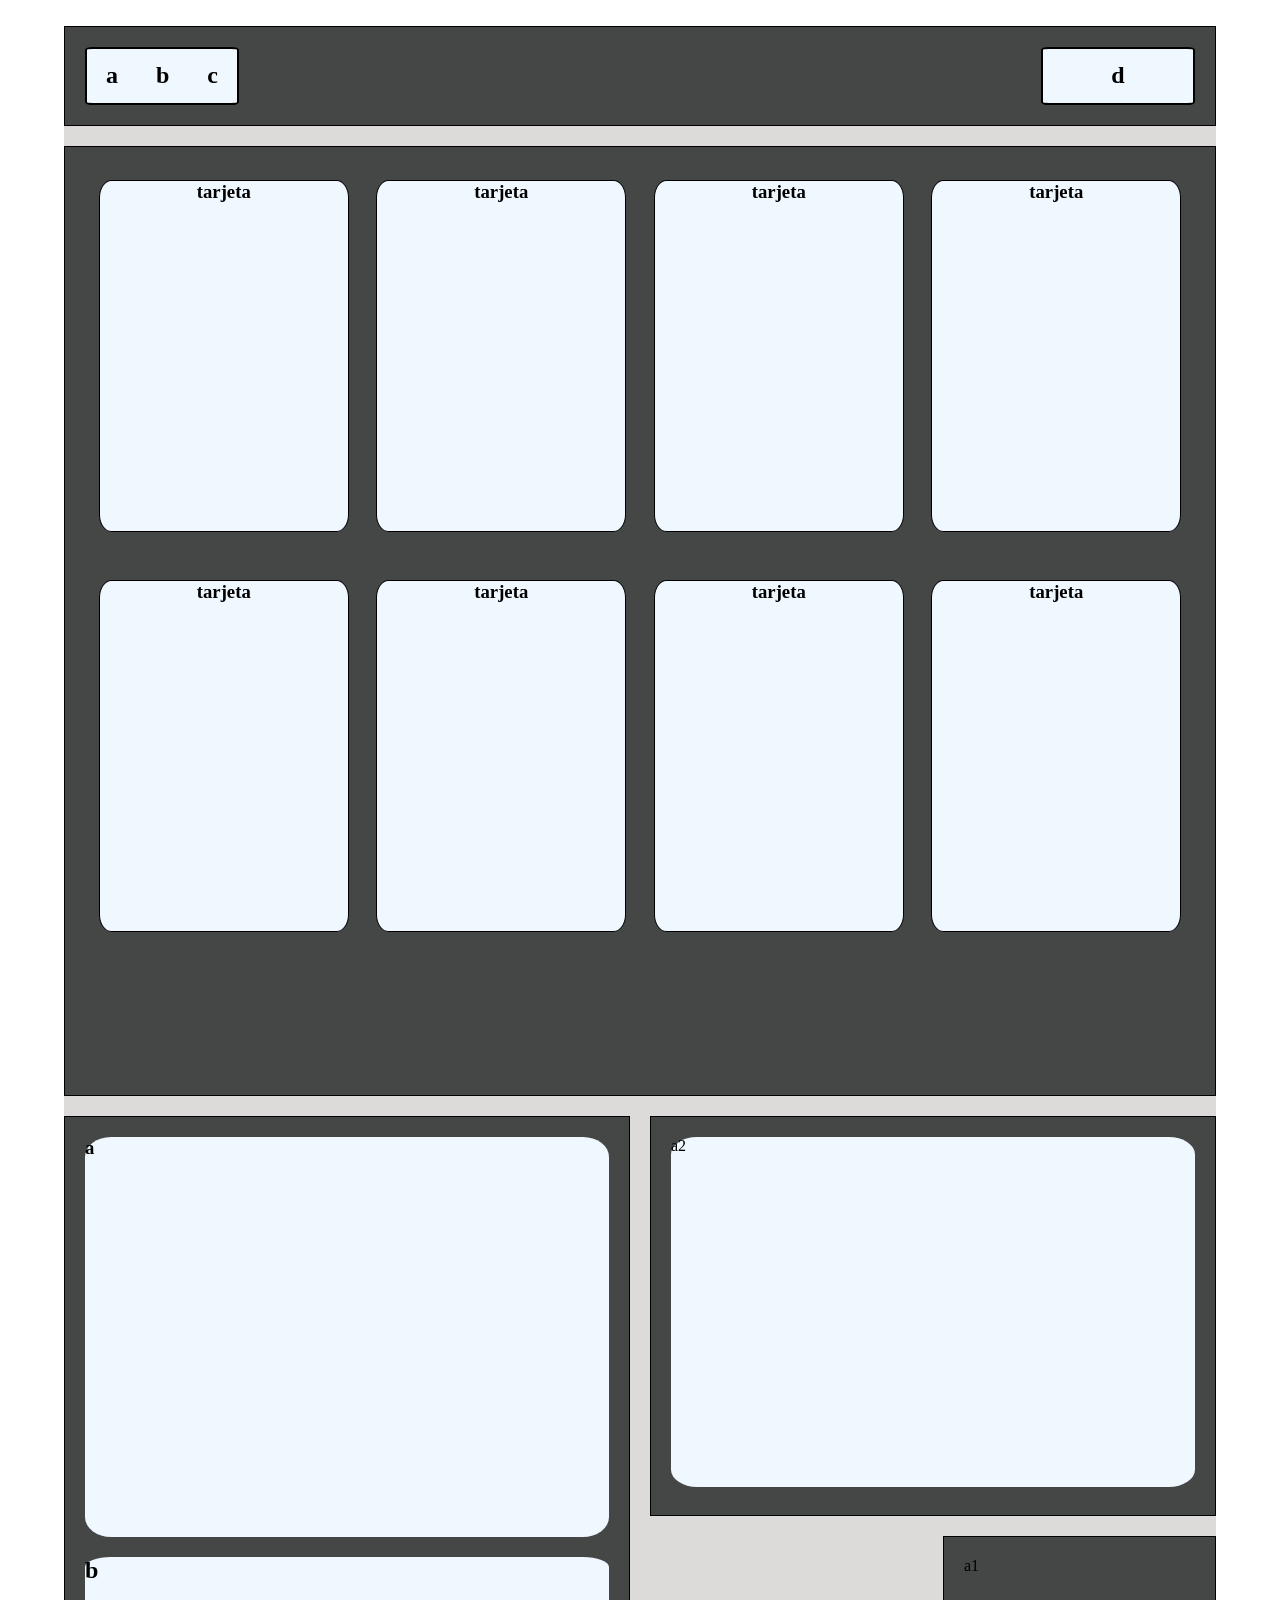
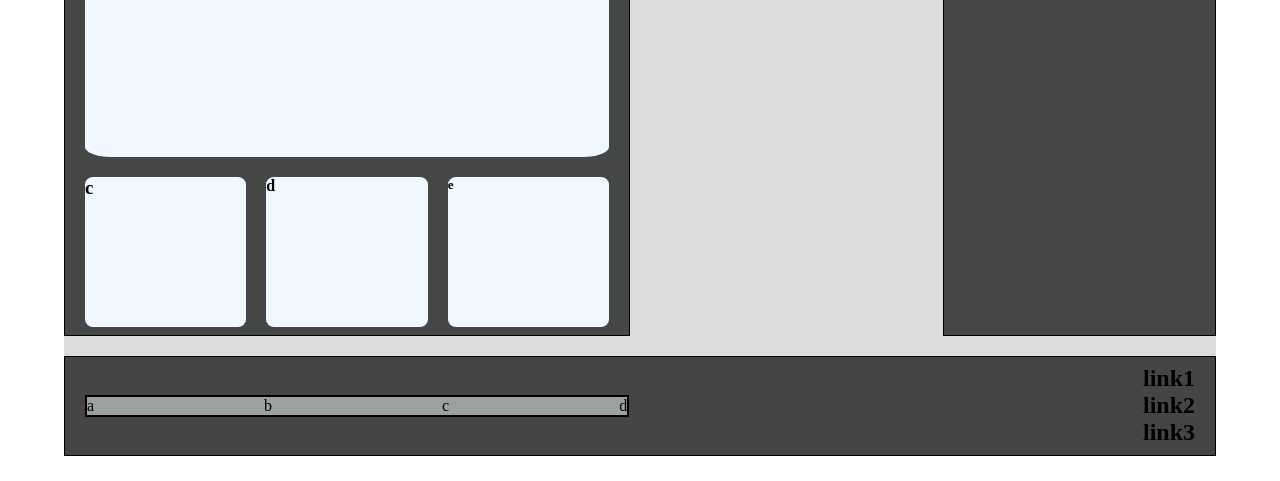
==== index.html @ 13925771 "Add files via upload" ====
<!DOCTYPE html>
<html lang="en">
<head>
    <meta charset="UTF-8">
    <meta name="viewport" content="width=device-width, initial-scale=1.0">
    <link rel="stylesheet" href="estilos.css">
    <title>Document</title>
</head>
<body>
    
    <div class="contenedor">
        
        <section class="seccion1">
            <div class="seccion1-1">
                <h1>a</h1>
                <h1>b</h1>
                <h1>c</h1>
                
            </div>
            <div class="seccion1-1">
                <h1>d</h1>
            </div>

        </section>
        
        <section class="seccion2">
            <article class="seccion2-1">
                <div>
                    <h1>tarjeta</h1>
                </div>
                <div>
                    <h1>tarjeta</h1>
                </div>
                <div>
                    <h1>tarjeta</h1>
                </div>
                <div>
                    <h1>tarjeta</h1>
                </div>
                <div>
                    <h1>tarjeta</h1>
                </div>
                <div>
                    <h1>tarjeta</h1>
                </div>
                <div>
                    <h1>tarjeta</h1>
                </div>
                <div>
                    <h1>tarjeta</h1>
                </div>
                
                
            </article>

        </section>

        <section class="seccion3">
            <article class="seccion3-1">
                <div class="a">
                    <h1>a</h1>
                </div>
                <div class="b">
                    <h2>b</h2>
                </div>
                <div class="c">
                    <h3>c</h3>
                </div>
                <div class="c">
                    <h4>d</h4>
                </div>
                <div class="c">
                    <h5>e</h5>
                </div>

            </article>

        </section>

        <section class="seccion4">
            <div>a1</div>

        </section>

        <section class="seccion5">
            <div class="seccion5-1">a2</div>

        </section>

        <section class="seccion6">
            <div class="seccion6-1">
                <div>a</div>
                <div>b</div>
                <div>c</div>
                <div>d</div>
            </div>
            <div class="seccion6-2">
                <h1>link1</h1>
                <h1>link2</h1>
                <h1>link3</h1>
            </div>

        </section>

    </div>
    
    
</body>
</html>
---- estilos.css ----
*{
    margin: 0%;
    padding: 0%;
}

body{
    background-color: white(114, 113, 113);
}

.contenedor{
    background-color: rgb(221, 218, 218);
    width: 90%;
    margin: 1.6em auto;

    display: grid;
    
    
    grid-template-columns: repeat(4, 1fr);
    grid-template-rows: 100px 950px 400px 400px 100px;
    row-gap: 20px;
    column-gap: 20px;
    
    
    
}

.contenedor > .seccion1,
.contenedor > .seccion2,
.contenedor > .seccion3,
.contenedor > .seccion4,
.contenedor > .seccion5,
.contenedor > .seccion6,
.contenedor > div {
    
    padding: 20px;
    border: 1px solid black;
} 

.contenedor .seccion1{
    background-color: rgb(69, 71, 71);

    grid-column: 1/5;
    height: 100px-gap;
    display: flex;
    justify-content: space-between;
    
    
}
.contenedor .seccion1 .seccion1-1{
    background-color: aliceblue;
    width: 150px;
    display: flex;
    justify-content: space-around;
    align-items: center;
    border: 2px solid black;
    border-radius: 5%;
    
    

}



.contenedor .seccion2{
    background-color: rgb(69, 71, 71);

    grid-column: 1/5;
    grid-row: span 1;
    height: 950px - gap;
    
    
    
    
}

.seccion2-1{
    
    display: grid;
    grid-template-columns: repeat(4,1fr);
    grid-template-rows: repeat(2,1fr);
    row-gap: 20px;
    
    
    
    
}
 .seccion2-1 >div{
    border: 1px solid black;
    background-color: aliceblue;
    margin: 5%;
    grid-row: span;
    text-align: center;
    height: 350px;
    border-radius: 5%;


 }




.contenedor .seccion3{
    background-color: rgb(69, 71, 71);
    
    grid-column: span 2;
    grid-row: span 2;
    height: 800px-gap;
    
}

.seccion3 .seccion3-1{
    background-color: rgb(69, 71, 71);
    display: grid;
    grid-template-columns: repeat(3, 1fr);
    grid-template-rows: 400px 200px 150px;
    column-gap: 20px;
    row-gap: 20px;
    
    
}

.seccion3-1 .a{
    background-color: aliceblue;
    grid-column: span 3;
    border-radius: 5%;
}
.seccion3-1 .b{
    background-color: aliceblue;
    grid-column: span 3;
    grid-row: 2/3;
    border-radius: 5%;
}
.seccion3-1 .c{
    background-color: aliceblue;
    grid-column: span 1;
    grid-row: 3/4;
    
    border-radius: 5%;
}



.contenedor .seccion4{
    background-color: rgb(69, 71, 71);
    
    grid-column: 4/5;
    grid-row: 4/5;
    height: 400px-gap;
    
    
}


.contenedor .seccion5{
    background-color: rgb(69, 71, 71);
    
    grid-column: 3/5;
    grid-row: 3/4;
    
    
}
.seccion5 .seccion5-1{
    background-color: aliceblue;
    border-radius: 5%;
    height: 350px;
}

.seccion6{
    background-color: rgb(71, 68, 68);
    grid-column: 1/5;

    display: flex;
    grid-template-columns: 50% 50%;
    justify-content: space-between;
    align-items: center;
    
    
}

.seccion6 .seccion6-1{
    background-color: rgb(156, 160, 160);
    
    display: flex;
    justify-content: space-around;
    column-gap:  170px;
    border: 2px solid black;

}
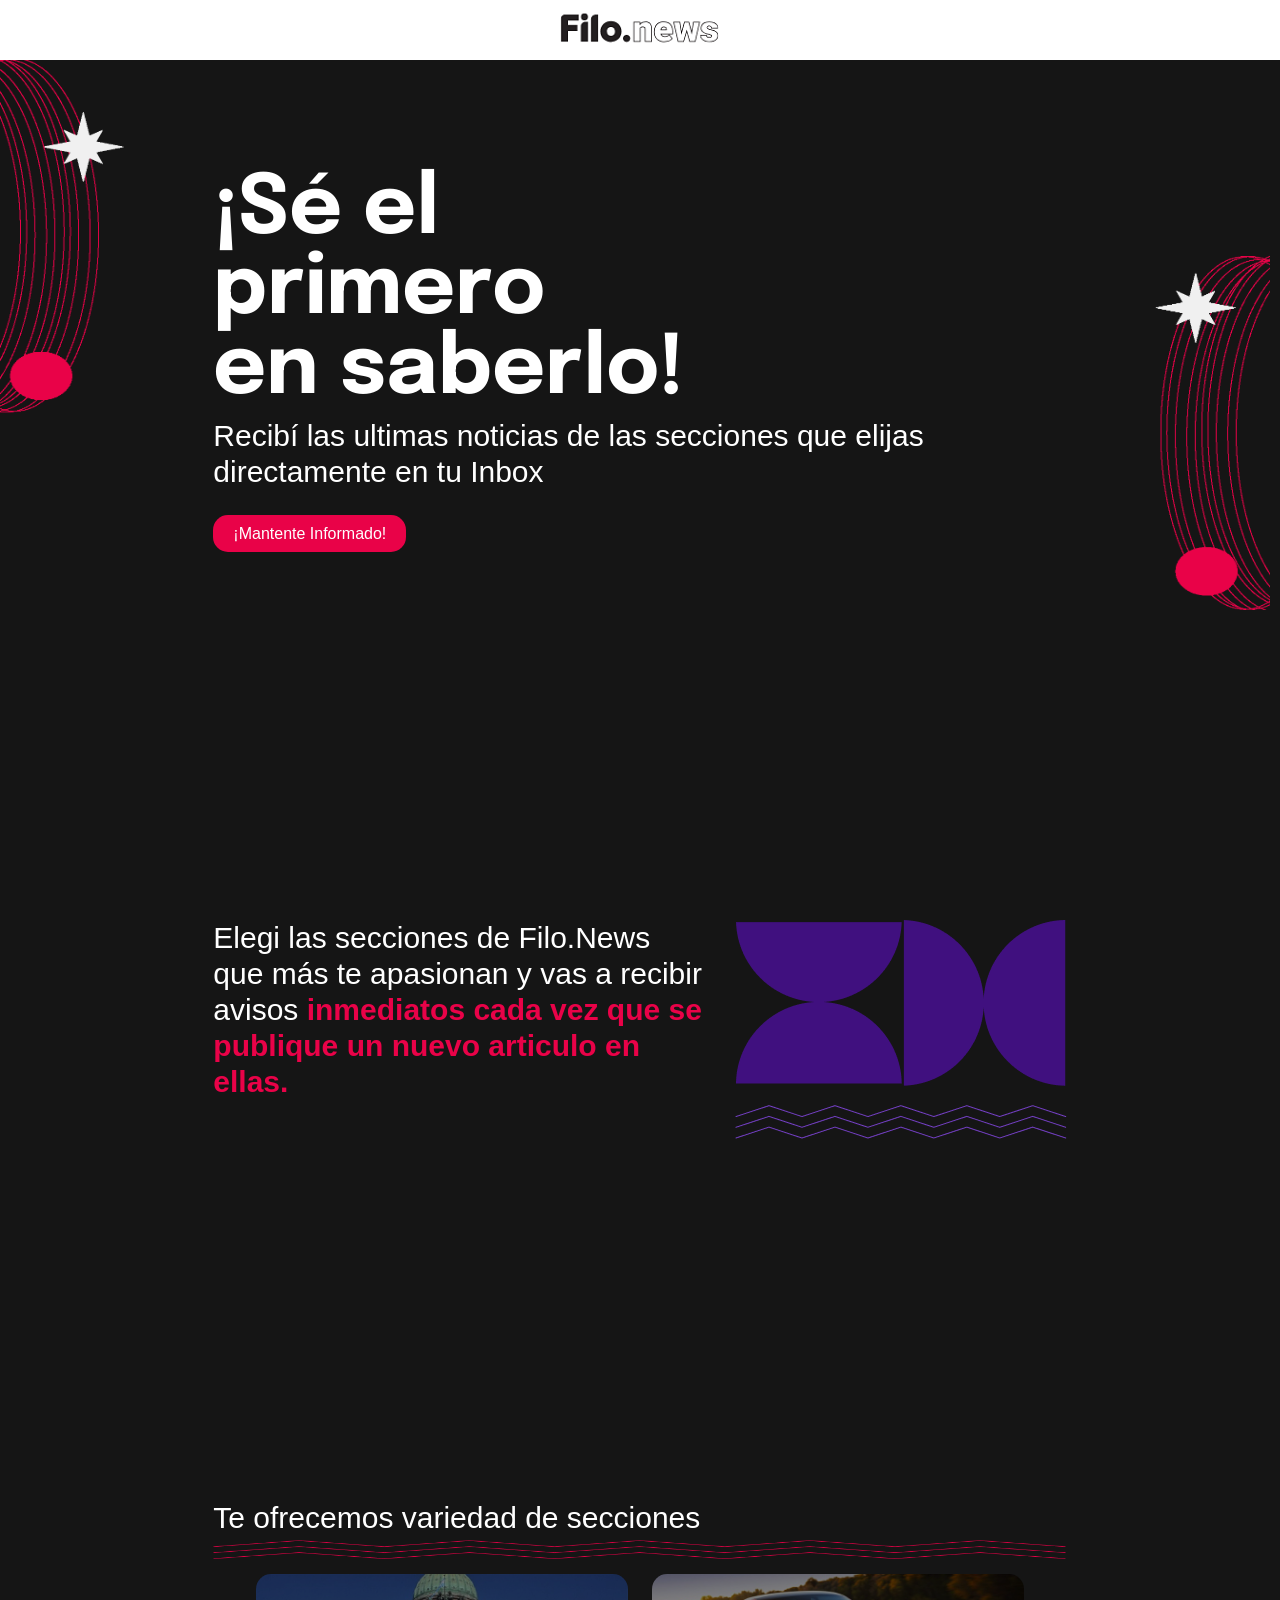
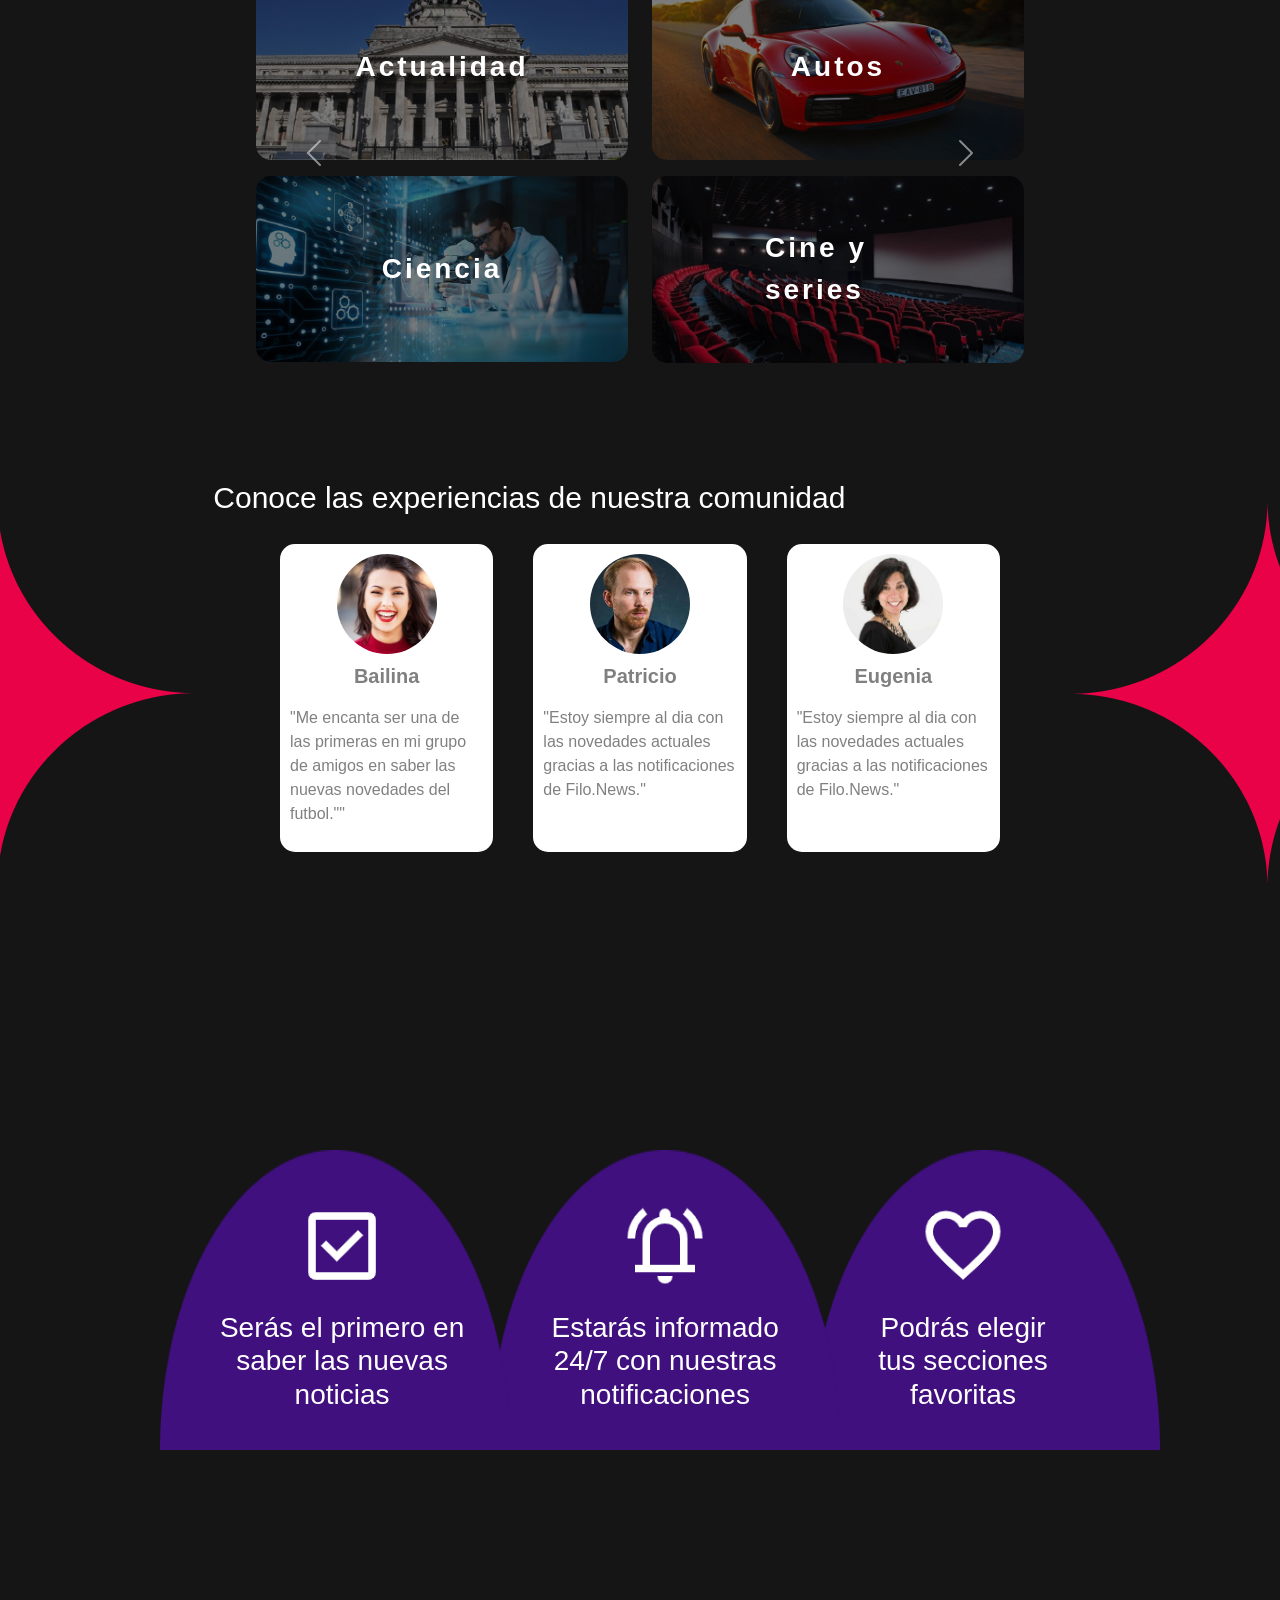
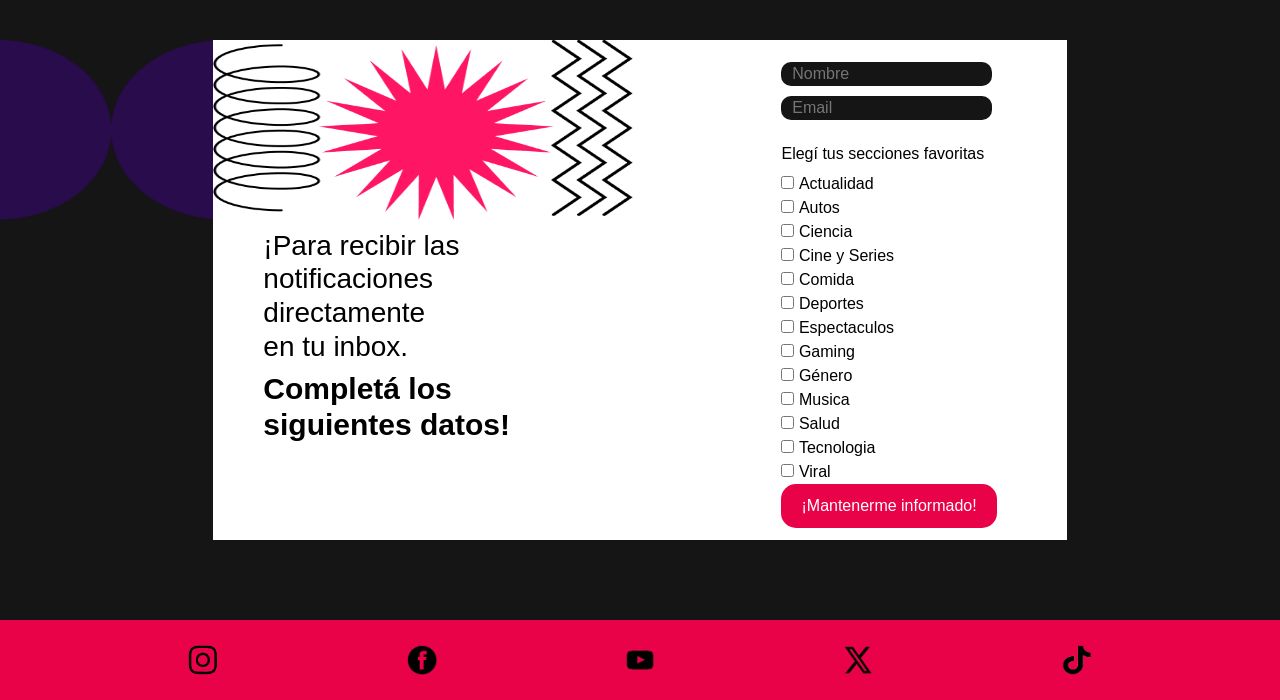
==== commit e7b08a02: "Add files via upload" ====
--- a/index.html
+++ b/index.html
@@ -3,107 +3,319 @@
 <head>
     <meta charset="UTF-8">
     <meta name="viewport" content="width=device-width, initial-scale=1.0">
+    <title>FiloNews</title>
+    <link href="https://cdn.jsdelivr.net/npm/bootstrap@5.3.3/dist/css/bootstrap.min.css" rel="stylesheet" integrity="sha384-QWTKZyjpPEjISv5WaRU9OFeRpok6YctnYmDr5pNlyT2bRjXh0JMhjY6hW+ALEwIH" crossorigin="anonymous">
     <link rel="stylesheet" href="estilos.css">
-    <title>Document</title>
-</head>
-<body>
-    
-    <div class="contenedor">
-        
-        <section class="seccion1">
-            <div class="seccion1-1">
-                <h1>a</h1>
-                <h1>b</h1>
-                <h1>c</h1>
-                
-            </div>
-            <div class="seccion1-1">
-                <h1>d</h1>
-            </div>
-
-        </section>
-        
-        <section class="seccion2">
-            <article class="seccion2-1">
-                <div>
-                    <h1>tarjeta</h1>
-                </div>
-                <div>
-                    <h1>tarjeta</h1>
-                </div>
-                <div>
-                    <h1>tarjeta</h1>
-                </div>
-                <div>
-                    <h1>tarjeta</h1>
-                </div>
-                <div>
-                    <h1>tarjeta</h1>
-                </div>
-                <div>
-                    <h1>tarjeta</h1>
-                </div>
-                <div>
-                    <h1>tarjeta</h1>
-                </div>
-                <div>
-                    <h1>tarjeta</h1>
-                </div>
-                
-                
-            </article>
-
-        </section>
-
-        <section class="seccion3">
-            <article class="seccion3-1">
-                <div class="a">
-                    <h1>a</h1>
-                </div>
-                <div class="b">
-                    <h2>b</h2>
-                </div>
-                <div class="c">
-                    <h3>c</h3>
-                </div>
-                <div class="c">
-                    <h4>d</h4>
-                </div>
-                <div class="c">
-                    <h5>e</h5>
-                </div>
-
-            </article>
-
-        </section>
-
-        <section class="seccion4">
-            <div>a1</div>
-
-        </section>
-
-        <section class="seccion5">
-            <div class="seccion5-1">a2</div>
-
-        </section>
-
-        <section class="seccion6">
-            <div class="seccion6-1">
-                <div>a</div>
-                <div>b</div>
-                <div>c</div>
-                <div>d</div>
-            </div>
-            <div class="seccion6-2">
-                <h1>link1</h1>
-                <h1>link2</h1>
-                <h1>link3</h1>
-            </div>
-
-        </section>
-
-    </div>
+
+    <link rel="preconnect" href="https://fonts.googleapis.com">
+    <link rel="preconnect" href="https://fonts.gstatic.com" crossorigin>
+    <link href="https://fonts.googleapis.com/css2?family=Epilogue:ital,wght@0,100..900;1,100..900&display=swap" rel="stylesheet">
+
+
+
+
+
     
     
+</head>
+
+
+<body>
+
+  
+
+    <div class="contenido" id="fondo">
+        <header class="header">
+            <img src="img/filologo.png" alt="">
+        </header>
+
+        
+
+
+        <section class="titulo">
+          
+          
+            <div >
+                <h1>¡Sé el<br> primero<br> en saberlo!</h1>
+                <h2>Recibí las ultimas noticias de las secciones que elijas<br> directamente en tu Inbox</h2>
+                <br>
+                
+                <a class="button" href="#form">¡Mantente Informado!</a>
+            </div>
+            
+        </section>
+
+
+        <section class="beneficions">
+            <div>
+                <h2>Elegi las secciones de Filo.News que más te apasionan y vas a recibir avisos <span class="destacado">inmediatos cada vez que se publique un nuevo articulo en ellas.</span> </h2>
+            </div>
+            <div>
+                <img src="img/beneficios.png" alt="">   
+            </div>
+        </section>
+
+
+        <section class="secciones">
+            
+            <article id="decoracion-secciones">
+                <h2>Te ofrecemos variedad de secciones</h2>
+                <div id="multi-item-carousel" class="carousel slide" data-bs-ride="carousel">
+                  <div class="carousel-inner">
+                      <div class="carousel-item active">
+                          <div class="row">
+                              <div class="col-sm-6">
+                                <div class="posicion">
+                                  <img src="img/actualidad.jpg" class="img-fluid" alt="Imagen 1">
+                                  <div class="texto-secciones">Actualidad</div>
+                                </div>
+                              </div>
+                              <div class="col-sm-6">
+                                <div class="posicion">
+                                  <img src="img/autos.jpg" class="img-fluid" alt="Imagen 2">
+                                  <div class="texto-secciones">Autos</div>
+                                </div>
+                              </div>
+                          </div>
+                          <div class="row mt-3">
+                              <div class="col-sm-6">
+                                <div class="posicion">
+                                  <img src="img/ciencia.jpeg" class="img-fluid" alt="Imagen 3">
+                                  <div class="texto-secciones">Ciencia</div>
+                                </div>
+                              </div>
+                              <div class="col-sm-6">
+                                <div class="posicion">
+                                  <img src="img/cine.jpg" class="img-fluid" alt="Imagen 4">
+                                  <div class="texto-secciones">Cine y series</div>
+                                </div>
+                              </div>
+                          </div>
+                      </div>
+                      <div class="carousel-item">
+                        <div class="row">
+                            <div class="col-sm-6">
+                              <div class="posicion">
+                                <img src="img/comida.jpg" class="img-fluid" alt="Imagen 15">
+                                <div class="texto-secciones">Comida</div>
+                              </div>
+                            </div>
+                            <div class="col-sm-6">
+                              <div class="posicion">
+                                <img src="img/deportes.jpg" class="img-fluid" alt="Imagen 6">
+                                <div class="texto-secciones">Deportes</div>
+                              </div>
+                            </div>
+                        </div>
+                        <div class="row mt-3">
+                            <div class="col-sm-6">
+                              <div class="posicion">
+                                <img src="img/espectaculos.jpg" class="img-fluid" alt="Imagen 7">
+                                <div class="texto-secciones">Espectaculos</div>
+                              </div>
+                            </div>
+                            <div class="col-sm-6">
+                              <div class="posicion">
+                                <img src="img/gaming.jpg" class="img-fluid" alt="Imagen 8">
+                                <div class="texto-secciones">Gaming</div>
+                              </div>
+                            </div>
+                        </div>
+                    </div>
+                    <div class="carousel-item">
+                      <div class="row">
+                          <div class="col-sm-6">
+                            <div class="posicion">
+                              <img src="img/genero.jpg" class="img-fluid" alt="Imagen 1">
+                              <div class="texto-secciones">Género</div>
+                            </div>
+                          </div>
+                          <div class="col-sm-6">
+                            <div class="posicion">
+                              <img src="img/musica.jpg" class="img-fluid" alt="Imagen 2">
+                              <div class="texto-secciones">Musica</div>
+                            </div>
+                          </div>
+                      </div>
+                      <div class="row mt-3">
+                          <div class="col-sm-6">
+                            <div class="posicion">
+                              <img src="img/salud.jpg" class="img-fluid" alt="Imagen 3">
+                              <div class="texto-secciones">Salud</div>
+                            </div>
+                          </div>
+                          <div class="col-sm-6">
+                            <div class="posicion">
+                              <img src="img/tecnologia.jpeg" class="img-fluid" alt="Imagen 4">
+                              <div class="texto-secciones">Tecnologia</div>
+                            </div>
+                          </div>
+                      </div>
+                      
+                  </div>
+                  <div class="carousel-item ">
+                    <div class="row">
+                        <div class="col-sm-12">
+                          <div class="posicion">
+                            <img src="img/viral.jpg" class="img-fluid" alt="Imagen 1">
+                            <div class="texto-secciones" id="viral">Viral</div>
+                          </div>
+                        </div>
+                        
+                    </div>
+                    
+                    
+                    
+                </div>
+                      <!-- Añade más elementos de carrusel según sea necesario -->
+                  </div>
+                  <button class="carousel-control-prev" type="button" data-bs-target="#multi-item-carousel" data-bs-slide="prev">
+                      <span class="carousel-control-prev-icon" aria-hidden="true"></span>
+                      <span class="visually-hidden">Previous</span>
+                  </button>
+                  <button class="carousel-control-next" type="button" data-bs-target="#multi-item-carousel" data-bs-slide="next">
+                      <span class="carousel-control-next-icon" aria-hidden="true"></span>
+                      <span class="visually-hidden">Next</span>
+                  </button>
+              </div>
+            </article>
+            
+        </section>
+
+
+        <section class="calificaciones">
+            <article>
+                <div><h2>Conoce las experiencias de nuestra comunidad</h2></div>
+                <div class="contenedor-tarjetas">
+                  
+                  <div class="tarjeta">
+                    <img src="img/bailina.jpg" alt="">
+                    <h5>Bailina</h5>
+                    <p>"Me encanta ser una 
+                      de las primeras en mi grupo de amigos en saber las nuevas novedades del futbol."" </p>
+                  </div>
+                  <div class="tarjeta">
+                    <img src="img/patricio.jpeg" alt="">
+                    <h5>Patricio</h5>
+                    <p>"Estoy siempre al dia con las novedades actuales gracias a las notificaciones de Filo.News."</p>
+                  </div>
+                  <div class="tarjeta">
+                    <img src="img/eugenia.jpg" alt="">
+                    <h5>Eugenia</h5>
+                    <p>"Estoy siempre al dia con las novedades actuales gracias a las notificaciones de Filo.News."</p>
+                  </div>
+                 
+                </div>
+            </article>
+        </section>
+
+
+        <section class="bullets">
+            <div>
+                <img src="img/check.png" alt="">
+                <h3>Serás el primero en saber las nuevas noticias</h3>
+            </div>
+            <div>
+                <img src="img/campana.png" alt="">
+                <h3>Estarás informado 24/7 con nuestras notificaciones</h3>
+                
+            </div>
+            <div>
+                <img src="img/favorito.png" alt="">
+                
+                <h3>Podrás elegir tus secciones favoritas </h3>
+                
+            </div>
+        </section>
+
+
+        <section class="formulario" id="form">
+            
+           <div>
+                <h3>¡Para recibir las<br> notificaciones<br> directamente<br> en tu inbox.</h3>
+                <h2>Completá los<br> siguientes datos!</h2>
+           </div>
+           
+           
+           
+            <div>
+                <form id="formulario">
+                    
+                    <input type="text" name="Nombre" id="nombre" placeholder="Nombre" required>
+                    <br>
+                    
+                    <!-- <label for="Emal">Email!e</label> -->
+                    <input type="text" name="Email" id="email" placeholder="Email" required>
+                    <br>
+                    <br>
+                    <h6>Elegí tus secciones favoritas </h6>
+                    <input type="checkbox" name="actualidad" id="actualidad" placeholder="correo">
+                    <label for="Emal">Actualidad</label>
+                    <br>
+                    <input type="checkbox" name="autos" id="autos" placeholder="correo">
+                    <label for="Emal">Autos</label>
+                    <br>
+                    <input type="checkbox" name="ciencia" id="ciencia" placeholder="correo">
+                    <label for="Emal">Ciencia</label>
+                    <br>
+                    <input type="checkbox" name="cine" id="cineyseries" placeholder="correo">
+                    <label for="Emal">Cine y Series</label>
+                    <br>
+                    <input type="checkbox" name="comida" id="comida" placeholder="correo">
+                    <label for="Emal">Comida</label>
+                    <br>
+                    <input type="checkbox" name="deportes" id="deportes" placeholder="correo">
+                    <label for="Emal">Deportes</label>
+                    <br>
+                    <input type="checkbox" name="espectaculos" id="espectaculos" placeholder="correo">
+                    <label for="Emal">Espectaculos</label>
+                    <br>
+                    <input type="checkbox" name="gaming" id="gaming" placeholder="correo">
+                    <label for="Emal">Gaming</label>
+                    <br>
+                    <input type="checkbox" name="genero" id="genero" placeholder="correo">
+                    <label for="Emal">Género</label>
+                    <br>
+                    <input type="checkbox" name="musica" id="musica" placeholder="correo">
+                    <label for="Emal">Musica</label>
+                    <br>
+                    <input type="checkbox" name="salud" id="salud" placeholder="correo">
+                    <label for="Emal">Salud</label>
+                    <br>
+                    <input type="checkbox" name="tecnologia" id="tecnologia" placeholder="correo">
+                    <label for="Emal">Tecnologia</label>
+                    <br>
+                    <input type="checkbox" name="viral" id="viral" placeholder="correo">
+                    <label for="Emal">Viral</label>
+                    <br>
+                    
+                    
+                    <input type="submit" id="boton" value="¡Mantenerme informado!" class="button">
+                    
+                    
+                </form>
+                <section class="feedback oculto" id="feedback">
+                  <p>gracias <span id="nombre.placeholder">NOMBR</span> tu mensaje fue enviado a <span id="email.placeholder">CORREO</span> recibiras noticias de las siguientes secciones: <span id="secciones.placeholder"></span></p>
+                </section>
+            </div>
+        </section>
+        
+
+
+
+         <footer class="footer">
+            <div> <a href="https://www.instagram.com/filonewsok/" target="_blank"><img src="img/instagram.png" alt="" ></a></div>
+            <div><a href="https://www.facebook.com/filonews/" target="_blank"><img src="img/facebook.png" alt=""></a></div>
+            <div> <a href="https://www.youtube.com/@FiloNews" target="_blank"><img src="img/youtube.png" alt=""></a></div>
+            <div> <a href="https://x.com/filonewsOK" target="_blank"><img src="img/x.png" alt=""></a></div>
+            <div> <a href="https://www.tiktok.com/@filonews" target="_blank"><img src="img/tiktok.png" alt=""></a></div>
+        </footer> 
+        
+
+
+    </div>
+
+    <script src="https://cdn.jsdelivr.net/npm/bootstrap@5.3.3/dist/js/bootstrap.bundle.min.js" integrity="sha384-YvpcrYf0tY3lHB60NNkmXc5s9fDVZLESaAA55NDzOxhy9GkcIdslK1eN7N6jIeHz" crossorigin="anonymous"></script>
+    <script src="./script.js"></script>
 </body>
 </html>
--- a/estilos.css
+++ b/estilos.css
@@ -1,189 +1,418 @@
 *{
-    margin: 0%;
+    box-sizing: border-box;
+    margin: 0;
+    padding: 0;
+    
+}
+/* font titulos */
+@import url('https://fonts.googleapis.com/css2?family=Epilogue:ital,wght@0,100..900;1,100..900&display=swap');
+/* font cuerpo */
+@import url('https://fonts.googleapis.com/css2?family=Inter:wght@100..900&display=swap');
+
+
+html{
+    scroll-behavior: smooth;
+}
+
+
+body{
+
+    background-color: yellow;
+    font-size: 16px;
+  font-family: "Inter", sans-serif;
+  font-optical-sizing: auto;
+  font-weight: 100;
+  font-style: normal;
+  font-variation-settings:
+    "slnt" 0;
+
+    color: white;
+
+    
+
+}
+h1{
+    font-size: 82px;
+    
+  font-family: "Epilogue", sans-serif;
+  font-optical-sizing: auto;
+  font-weight: 700;
+  font-style: normal;
+
+
+  line-height: 80px;
+}
+h2{
+ 
+    font-size: 30px;
+  font-family: "Inter", sans-serif;
+  font-optical-sizing: auto;
+  font-weight: 100;
+  font-style: normal;
+  font-variation-settings:
+    "slnt" 0;
+
+}
+
+
+
+
+
+
+.contenido{
+    background-color: rgb(21,21,21);
+    display: grid;
+    grid-template-columns: repeat(12, 1fr);
+    grid-template-rows: auto auto auto auto auto auto auto auto;
+
+   row-gap: 80px;
+
+    
+}
+
+.header{
+    grid-column: span 12;
+    grid-row: span 1;
+    background-color: white;
+    height: 60px;
+    
+    display: flex;
+    justify-content: center;
+
+    > img{
+        
+        
+    }
+}
+
+
+#fondo{
+    background-image: url(img/portada.png), url(img/decoracionCalificaciones.png), url(img/decoracionCalificaciones.png),
+    url(img/decoracionBullets.png), url(img/decoracionBullets.png), url(img/decoracionBullets.png), url(img/decoracionFormulario1.png);
+    background-repeat: no-repeat;
+    
+    background-position: 0px 60px, -200px 2100px, 1070px 2100px, 160px 2750px , 490px 2750px, 810px 2750px, 0px 3240px;
+    background-size: 1270px 550px, auto, auto, 350px 300px,350px 300px,350px 300px, 220px 180px;
+    
+    
+}
+
+
+.titulo{
+    
+    grid-column: 3/11;
+    grid-row: span 1;
+    color: white;
+    height: 700px;
+    
+    display: flex;
+    justify-content: space-between;
+    padding-top: 30px;
+
+}
+.button{
+    background-color: rgba(233,2,72);
+    
+    color: white;
+    border-radius: 15px;
+    border: none;
+    scroll-behavior: smooth;
+    text-decoration: none;
+    cursor: pointer;
+    padding: 20px;
+    padding-top: 10px;
+    padding-bottom: 10px;
+    
+    
+    
+}
+
+.beneficions{
+    grid-column: 3/11;
+    grid-row: span 1;
+    
+    height: 500px;
+     /* background-color: aquamarine;  */
+    display: flex;
+    
+    justify-content: space-around;
+    gap: 30px;
     padding: 0%;
-}
-
-body{
-    background-color: white(114, 113, 113);
-}
-
-.contenedor{
-    background-color: rgb(221, 218, 218);
+   
+     
+    
+}
+ .destacado{
+    font-weight: bold;
+    color: rgb(233,2,72);
+ }
+
+.secciones{
+    grid-column: 3/11;
+    grid-row: span 1;
+    /* background-color: blueviolet; */
+    height: 500px;
+
+    display: flex;
+    align-items: flex-start;
+    
+    
+    
+    
+
+}
+
+#multi-item-carousel{
     width: 90%;
-    margin: 1.6em auto;
-
-    display: grid;
-    
-    
-    grid-template-columns: repeat(4, 1fr);
-    grid-template-rows: 100px 950px 400px 400px 100px;
-    row-gap: 20px;
-    column-gap: 20px;
-    
-    
-    
-}
-
-.contenedor > .seccion1,
-.contenedor > .seccion2,
-.contenedor > .seccion3,
-.contenedor > .seccion4,
-.contenedor > .seccion5,
-.contenedor > .seccion6,
-.contenedor > div {
-    
-    padding: 20px;
-    border: 1px solid black;
-} 
-
-.contenedor .seccion1{
-    background-color: rgb(69, 71, 71);
-
-    grid-column: 1/5;
-    height: 100px-gap;
-    display: flex;
-    justify-content: space-between;
-    
-    
-}
-.contenedor .seccion1 .seccion1-1{
-    background-color: aliceblue;
-    width: 150px;
-    display: flex;
-    justify-content: space-around;
+    margin: 0 auto;
+    padding-top: 30px;
+}
+.carousel-inner img{
+    max-width: 100%;
+    height: auto;
+    filter: brightness(0.5);
+    line-height: 5px;
+    border-radius: 15px;
+
+    
+}
+
+.texto-secciones{
+    position: absolute;
+    top: 50%; /* Centrar verticalmente */
+    left: 50%; /* Centrar horizontalmente */
+    transform: translate(-50%, -50%); /* Centrar completamente */
+    
+    color: white; /* Color de texto blanco */
+    padding: 10px 20px; /* Espaciado interno */
+    border-radius: 5px; /* Bordes redondeados */
+    font-size: 18px; /* Tamaño de fuente */
+    letter-spacing: 3px;
+    font-weight: bold;
+    font-size: 28px;
+
+
+    
+}
+#viral{
+    font-size: 48px;
+}
+
+.posicion{
+    position: relative;
+}
+#decoracion-secciones{
+    background-image: url("img/decoracionSecciones.png");
+    background-repeat: no-repeat;
+    background-position-y: 40px;
+    background-size:100% 4% ;
+}
+
+
+
+
+.calificaciones{
+    grid-column: 3/11;
+    grid-row: span 1;
+    /* background-color: burlywood;  */
+    height: 500px;
+
+    padding-top: 0px;
+    
+
+
+}
+
+.contenedor-tarjetas{
+    /* background-color: aqua; */
+
+    display: flex;
+    justify-content: center;
+    flex-wrap: wrap;
+    padding-top: 0px;
+    
+}
+.tarjeta{
+    background-color: white;
+    color: gray;
+    border-radius: 15px;
+
+    display: flex;
+    flex-direction: column;
     align-items: center;
-    border: 2px solid black;
-    border-radius: 5%;
-    
-    
-
-}
-
-
-
-.contenedor .seccion2{
-    background-color: rgb(69, 71, 71);
-
-    grid-column: 1/5;
-    grid-row: span 1;
-    height: 950px - gap;
-    
-    
-    
-    
-}
-
-.seccion2-1{
-    
-    display: grid;
-    grid-template-columns: repeat(4,1fr);
-    grid-template-rows: repeat(2,1fr);
-    row-gap: 20px;
-    
-    
-    
-    
-}
- .seccion2-1 >div{
-    border: 1px solid black;
-    background-color: aliceblue;
-    margin: 5%;
-    grid-row: span;
+    
+    
+    
+    width: 25%;
+    margin: 20px;
+    padding: 10px;
     text-align: center;
-    height: 350px;
-    border-radius: 5%;
-
-
- }
-
-
-
-
-.contenedor .seccion3{
-    background-color: rgb(69, 71, 71);
-    
-    grid-column: span 2;
-    grid-row: span 2;
-    height: 800px-gap;
-    
-}
-
-.seccion3 .seccion3-1{
-    background-color: rgb(69, 71, 71);
-    display: grid;
-    grid-template-columns: repeat(3, 1fr);
-    grid-template-rows: 400px 200px 150px;
-    column-gap: 20px;
-    row-gap: 20px;
-    
-    
-}
-
-.seccion3-1 .a{
-    background-color: aliceblue;
-    grid-column: span 3;
-    border-radius: 5%;
-}
-.seccion3-1 .b{
-    background-color: aliceblue;
-    grid-column: span 3;
-    grid-row: 2/3;
-    border-radius: 5%;
-}
-.seccion3-1 .c{
-    background-color: aliceblue;
-    grid-column: span 1;
-    grid-row: 3/4;
-    
-    border-radius: 5%;
-}
-
-
-
-.contenedor .seccion4{
-    background-color: rgb(69, 71, 71);
-    
-    grid-column: 4/5;
-    grid-row: 4/5;
-    height: 400px-gap;
-    
-    
-}
-
-
-.contenedor .seccion5{
-    background-color: rgb(69, 71, 71);
-    
-    grid-column: 3/5;
-    grid-row: 3/4;
-    
-    
-}
-.seccion5 .seccion5-1{
-    background-color: aliceblue;
-    border-radius: 5%;
-    height: 350px;
-}
-
-.seccion6{
-    background-color: rgb(71, 68, 68);
-    grid-column: 1/5;
-
-    display: flex;
-    grid-template-columns: 50% 50%;
+    word-wrap: break-word;
+
+    row-gap: 10px;
+    p{
+        text-align: left;
+    }
+    h5{
+        font-weight: bold;
+    }
+
+}
+
+.tarjeta img{
+        width: 100px;
+        height: 100px;
+        border-radius: 50%;
+        object-fit: cover;
+}
+
+
+
+
+
+
+.bullets{
+    grid-column: 3/11;
+    grid-row: span 1;
+    /* background-color: cadetblue;  */
+    height: 500px;
+
+    display: flex;
     justify-content: space-between;
     align-items: center;
-    
-    
-}
-
-.seccion6 .seccion6-1{
-    background-color: rgb(156, 160, 160);
-    
-    display: flex;
-    justify-content: space-around;
-    column-gap:  170px;
-    border: 2px solid black;
-
-}
-
+    gap: 50px;
+    text-align: center;
+
+}
+
+.bullets div{
+    display: flex;
+    flex-direction: column;
+    align-items: center;
+    
+}
+
+.bullets img{
+    width: 90px;
+    height: auto;
+    padding-bottom: 20px;
+    
+    
+}
+
+.formulario{
+    grid-column: 3/11;
+    grid-row: span 1;
+    background-color:white;
+    color: black;
+    height: 500px;
+    background-image: url(img/decoracionFormulario.png);
+    background-repeat: no-repeat;
+    background-size: 420px 180px;
+
+    display: flex;
+    align-items: center;
+    justify-content: space-between;
+    row-gap: 0px;
+    padding-right: 70px;
+    
+    h3{
+        padding-top: 100px;
+        padding-left: 50px;
+    }
+    h2{
+        
+        padding-left: 50px;
+        font-weight: 700;
+    }
+
+    
+}
+
+input[type="text"]{
+    background-color: rgb(21,21,21);
+    color: white;
+    border-radius: 10px;
+    border: none;
+    padding-left: 5%;
+    margin-top: 10px;
+}
+
+
+.footer{
+    grid-column: span 12;
+    grid-row: span 1;
+    background-color: rgb(233,2,72);
+    height: 80px;
+
+    display: flex;
+    justify-content: space-evenly;
+    align-items: center;
+    
+
+    > div img{
+        width: 30px;
+        height: 30px;
+    }
+}
+
+.feedback{
+    background-color: black;
+    color: white;
+    padding: 20px;
+    margin-top: 100px;
+} 
+
+.oculto{
+    display: none !important;
+}
+
+
+
+
+
+
+/* si la pantalla es igual o menor a 390px se aplica */
+@media (max-width:430px){
+    
+    #fondo{
+        background-image: none;
+        /* background-image: url(img/portada.png), url(img/decoracionCalificaciones.png), url(img/decoracionCalificaciones.png),
+        url(img/decoracionBullets.png), url(img/decoracionBullets.png), url(img/decoracionBullets.png), url(img/decoracionFormulario1.png);
+        background-repeat: no-repeat;
+        
+        background-position: 0px 60px, -200px 2100px, 1070px 2100px, 160px 2750px , 490px 2750px, 810px 2750px, 0px 3240px;
+        background-size: 1270px 550px, auto, auto, 350px 300px,350px 300px,350px 300px, 220px 180px;
+         */
+        
+    }
+    
+    .contenido{
+        background-color: rgb(21,21,21);
+        display: grid;
+        grid-template-columns: repeat(12, 1fr);
+        grid-template-rows: auto auto auto auto auto auto auto auto;
+    
+       row-gap: 80px;
+    
+        
+    }
+    
+    
+    
+    
+    .titulo{
+    
+        grid-column: 2/11;
+        grid-row: span 1;
+        color: white;
+        height: 700px;
+        
+        display: flex;
+        justify-content: space-between;
+        padding-top: 30px;
+    
+    }
+
+
+}
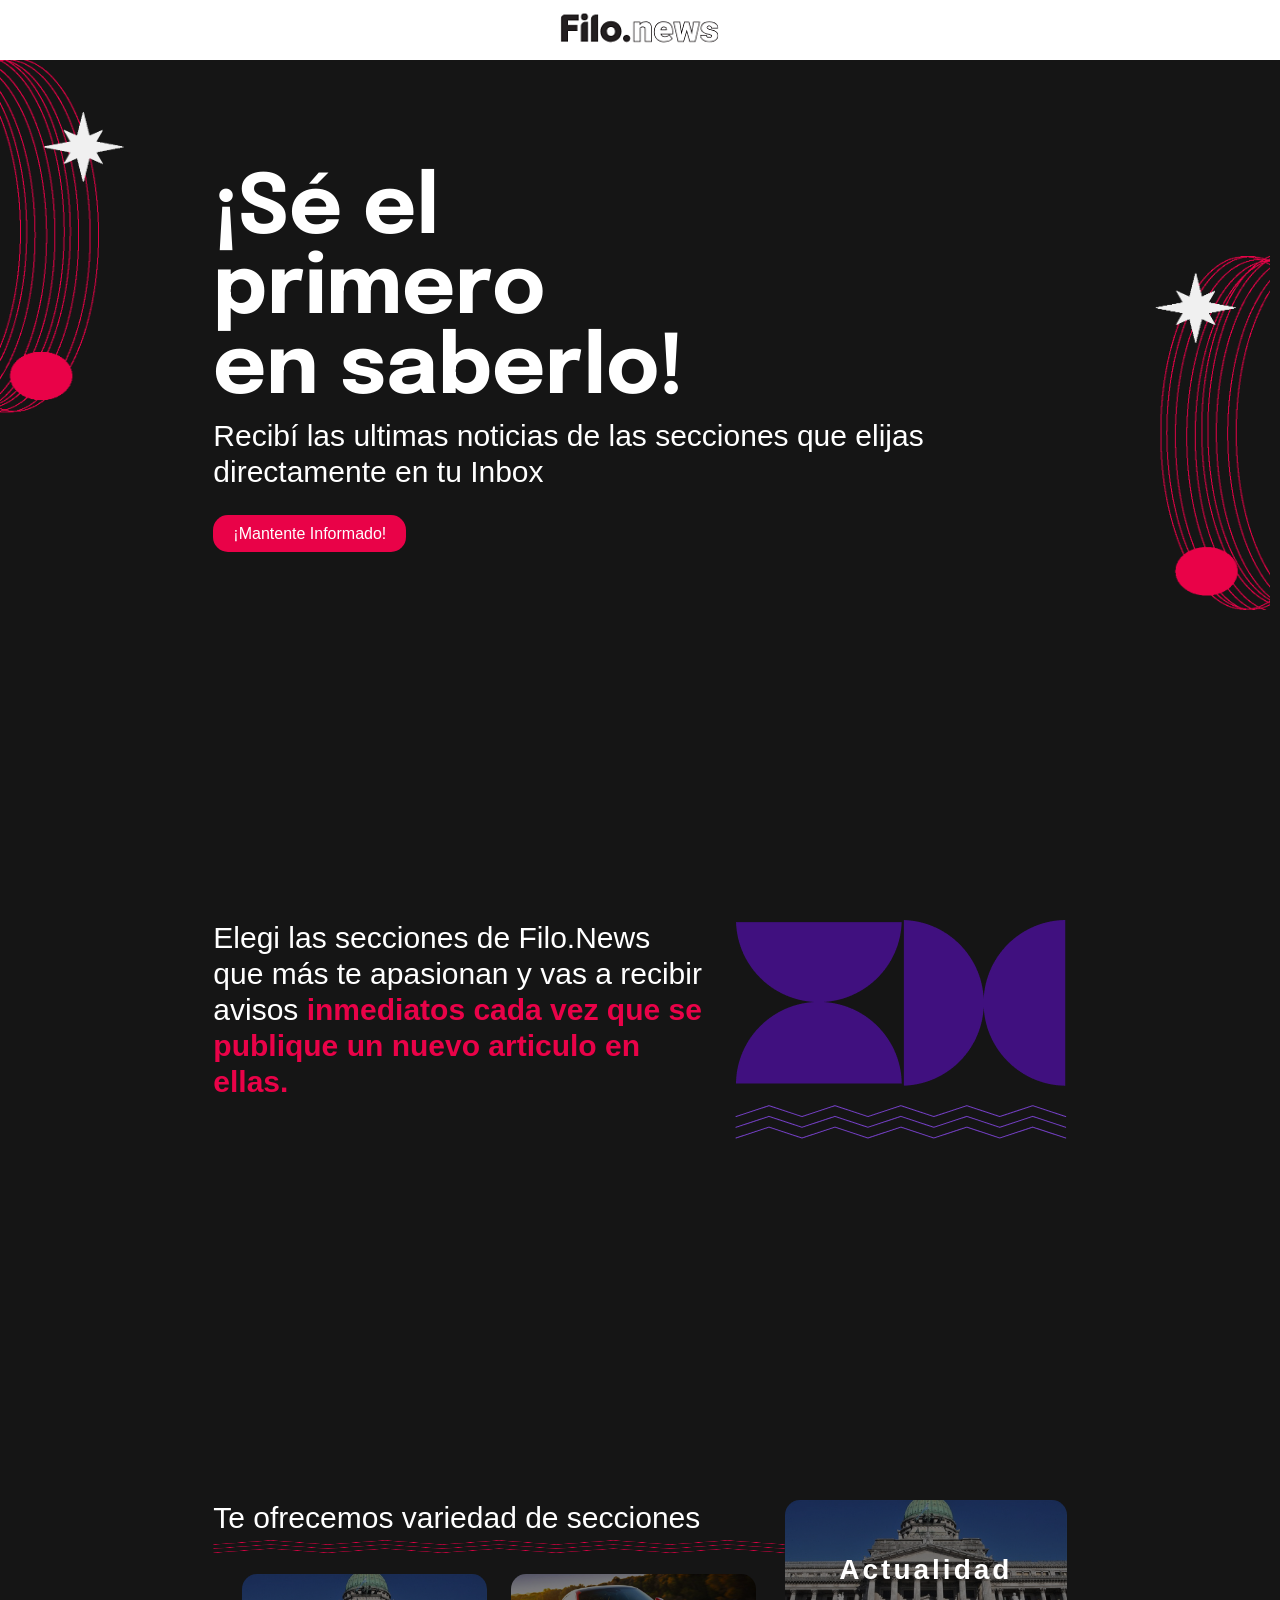
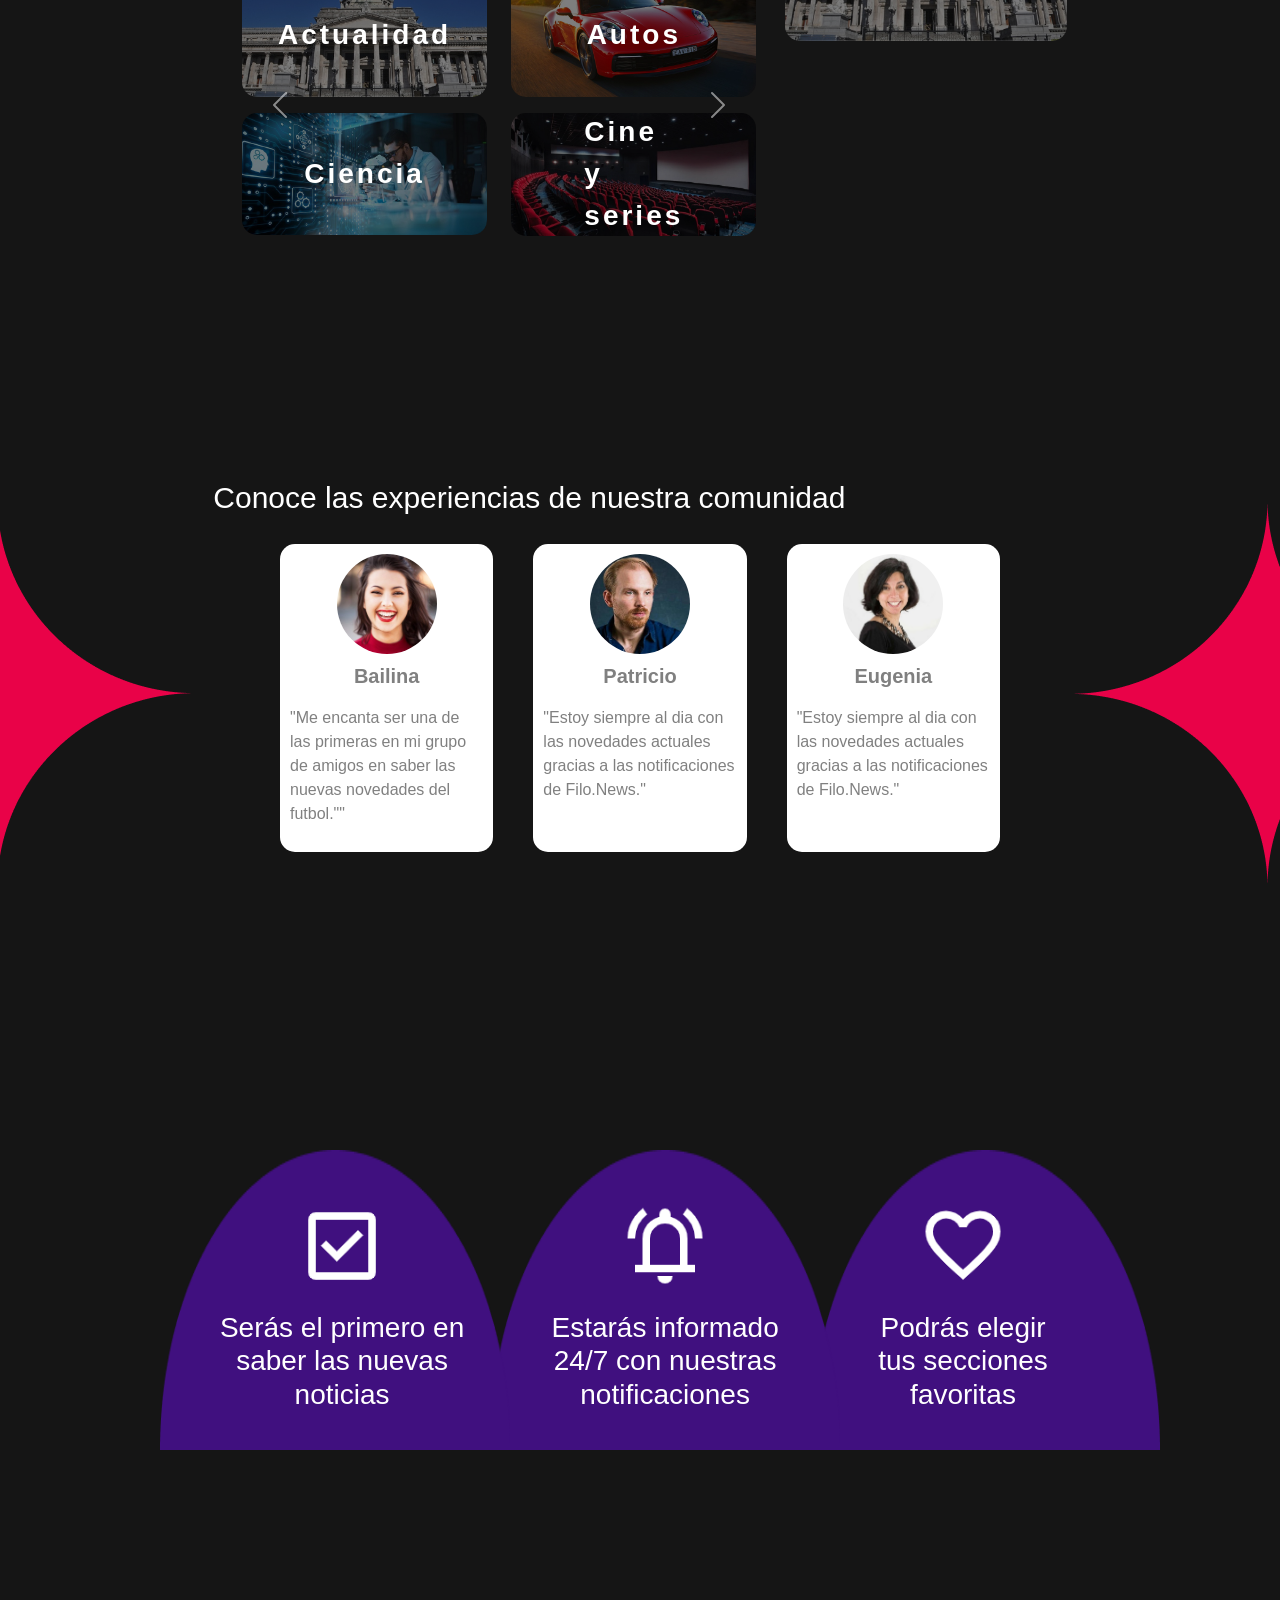
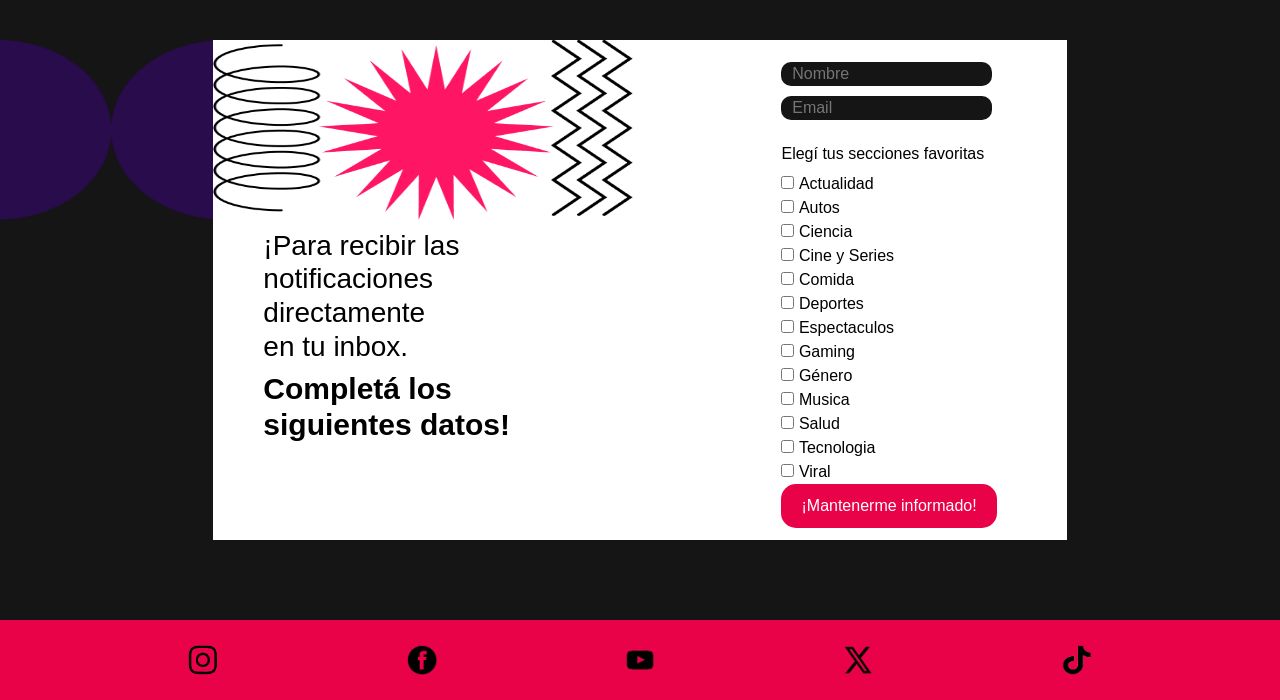
==== commit 8021e7e1: "Add files via upload" ====
--- a/index.html
+++ b/index.html
@@ -152,22 +152,8 @@
                           </div>
                       </div>
                       
-                  </div>
-                  <div class="carousel-item ">
-                    <div class="row">
-                        <div class="col-sm-12">
-                          <div class="posicion">
-                            <img src="img/viral.jpg" class="img-fluid" alt="Imagen 1">
-                            <div class="texto-secciones" id="viral">Viral</div>
-                          </div>
-                        </div>
-                        
-                    </div>
-                    
-                    
-                    
-                </div>
-                      <!-- Añade más elementos de carrusel según sea necesario -->
+                  
+                      <!-- flechas para cambiar -->
                   </div>
                   <button class="carousel-control-prev" type="button" data-bs-target="#multi-item-carousel" data-bs-slide="prev">
                       <span class="carousel-control-prev-icon" aria-hidden="true"></span>
@@ -179,6 +165,70 @@
                   </button>
               </div>
             </article>
+
+
+
+
+
+
+
+
+
+                    <!-- CARRUSEL MOBILE -->
+
+
+            <div id="carouselExampleSlidesOnly" class="carousel slide" data-bs-ride="carousel">
+              <div class="carousel-inner">
+                <div class="carousel-item active">
+                  <img src="img/actualidad.jpg" class="d-block w-100" alt="...">
+                  <div class="texto-secciones">Actualidad</div>
+                </div>
+                <div class="carousel-item">
+                  <img src="img/autos.jpg" class="d-block w-100" alt="...">
+                  <div class="texto-secciones">Autos</div>
+                </div>
+                <div class="carousel-item">
+                  <img src="img/ciencia.jpeg" class="d-block w-100" alt="...">
+                  <div class="texto-secciones">Ciencia</div>
+                </div>
+                <div class="carousel-item">
+                  <img src="img/cine.jpg" class="d-block w-100" alt="...">
+                  <div class="texto-secciones">Cine y Series</div>
+                </div>
+                <div class="carousel-item">
+                  <img src="img/comida.jpg" class="d-block w-100" alt="...">
+                  <div class="texto-secciones">Comida</div>
+                </div>
+                <div class="carousel-item">
+                  <img src="img/deportes.jpg" class="d-block w-100" alt="...">
+                  <div class="texto-secciones">Deportes</div>
+                </div>
+                <div class="carousel-item">
+                  <img src="img/espectaculos.jpg" class="d-block w-100" alt="...">
+                  <div class="texto-secciones">Espectaculos</div>
+                </div>
+                <div class="carousel-item">
+                  <img src="img/gaming.jpg" class="d-block w-100" alt="...">
+                  <div class="texto-secciones">Gaming</div>
+                </div>
+                <div class="carousel-item">
+                  <img src="img/genero.jpg" class="d-block w-100" alt="...">
+                  <div class="texto-secciones">Género</div>
+                </div>
+                <div class="carousel-item">
+                  <img src="img/musica.jpg" class="d-block w-100" alt="...">
+                  <div class="texto-secciones">Musica</div>
+                </div>
+                <div class="carousel-item">
+                  <img src="img/salud.jpg" class="d-block w-100" alt="...">
+                  <div class="texto-secciones">Salud</div>
+                </div>
+                <div class="carousel-item">
+                  <img src="img/tecnologia.jpeg" class="d-block w-100" alt="...">
+                  <div class="texto-secciones">Tecnologia</div>
+                </div>
+              </div>
+            </div>
             
         </section>
 
@@ -191,8 +241,7 @@
                   <div class="tarjeta">
                     <img src="img/bailina.jpg" alt="">
                     <h5>Bailina</h5>
-                    <p>"Me encanta ser una 
-                      de las primeras en mi grupo de amigos en saber las nuevas novedades del futbol."" </p>
+                    <p>"Me encanta ser una de las primeras en mi grupo de amigos en saber las nuevas novedades del futbol."" </p>
                   </div>
                   <div class="tarjeta">
                     <img src="img/patricio.jpeg" alt="">
@@ -295,7 +344,9 @@
                     
                 </form>
                 <section class="feedback oculto" id="feedback">
-                  <p>gracias <span id="nombre.placeholder">NOMBR</span> tu mensaje fue enviado a <span id="email.placeholder">CORREO</span> recibiras noticias de las siguientes secciones: <span id="secciones.placeholder"></span></p>
+                  <h2>¡Felicidades <span id="nombre.placeholder">NOMBR</span>!</h2>
+                  <p>A partir de este momento te mantendremos
+                    informado de las siguientes secciones <span id="secciones.placeholder"></span> a traves de <span id="email.placeholder">CORREO</span>. </p>
                 </section>
             </div>
         </section>
--- a/estilos.css
+++ b/estilos.css
@@ -147,10 +147,10 @@
     color: rgb(233,2,72);
  }
 
-.secciones{
+ .secciones{
     grid-column: 3/11;
     grid-row: span 1;
-    /* background-color: blueviolet; */
+    
     height: 500px;
 
     display: flex;
@@ -160,14 +160,14 @@
     
     
 
-}
-
-#multi-item-carousel{
+} 
+
+ #multi-item-carousel{
     width: 90%;
     margin: 0 auto;
     padding-top: 30px;
-}
-.carousel-inner img{
+} 
+ .carousel-inner img{
     max-width: 100%;
     height: auto;
     filter: brightness(0.5);
@@ -175,7 +175,7 @@
     border-radius: 15px;
 
     
-}
+} 
 
 .texto-secciones{
     position: absolute;
@@ -359,8 +359,14 @@
 .feedback{
     background-color: black;
     color: white;
+    width: 500px;
+    height: auto;
     padding: 20px;
-    margin-top: 100px;
+    margin-top: 180px;
+    word-wrap: break-word;
+    border-radius: 20px;
+    border: solid 3px rgb(233,2,72);
+    text-align: left;
 } 
 
 .oculto{
@@ -386,24 +392,48 @@
          */
         
     }
+
+    h1{
+        font-size: 62px;
+        
+      font-family: "Epilogue", sans-serif;
+      font-optical-sizing: auto;
+      font-weight: 700;
+      font-style: normal;
+    
+    
+      line-height: 80px;
+    }
+    h2{
+     
+        font-size: 28px;
+      font-family: "Inter", sans-serif;
+      font-optical-sizing: auto;
+      font-weight: 100;
+      font-style: normal;
+      font-variation-settings:
+        "slnt" 0;
+    
+    }
     
     .contenido{
-        background-color: rgb(21,21,21);
-        display: grid;
-        grid-template-columns: repeat(12, 1fr);
-        grid-template-rows: auto auto auto auto auto auto auto auto;
-    
-       row-gap: 80px;
-    
-        
-    }
+    background-color: rgb(21,21,21);
+    display: grid;
+    grid-template-columns: repeat(12, 1fr);
+    grid-template-rows: auto auto auto auto auto auto auto auto;
+
+   row-gap: 70px;
+
+    
+    }
+    
     
     
     
     
     .titulo{
     
-        grid-column: 2/11;
+        grid-column: 2/12;
         grid-row: span 1;
         color: white;
         height: 700px;
@@ -413,6 +443,273 @@
         padding-top: 30px;
     
     }
+    .button{
+        background-color: rgba(233,2,72);
+        
+        color: white;
+        border-radius: 15px;
+        border: none;
+        scroll-behavior: smooth;
+        text-decoration: none;
+        cursor: pointer;
+        padding: 80px;
+        padding-top: 10px;
+        padding-bottom: 10px;
+        font-size: 20px;
+        
+        
+        
+    }
+
+    .beneficions{
+        grid-column: 2/11;
+        grid-row: span 1;
+        
+        height: 500px;
+         /* background-color: aquamarine;  */
+        display: flex;
+        flex-direction: column;
+        justify-content: flex-start;
+        
+        padding: 0%;
+       
+         img{
+            
+            width: 100%;
+            height: 80%;
+         }
+        h2{
+            margin: 0%;
+            padding: 0%;
+        }
+
+        div{
+            
+            margin: 0%;
+            padding: 0%;
+        }
+    }
+
+    .secciones{
+        grid-column: 2/11;
+        grid-row: span 1;
+        /* background-color: blueviolet; */
+        height: 400px;
+    
+        display: flex;
+        flex-direction: column;
+        justify-content: stretch;
+        
+       
+        
+        h2{
+            font-weight: 600;
+        }
+        
+        
+    
+    }
+    #multi-item-carousel{
+        display: none;
+    }
+    
+    .carousel-inner{
+        display: flex;
+        overflow-x: auto ;
+        img{
+            max-width: 100%;
+            height: auto;
+            filter: brightness(0.4);
+            line-height: 10px;
+            border-radius: 15px;
+        }
+    }
+    .carousel-item{
+        flex: 0 0 auto;
+        width: 100%;
+        margin-right: 0px;
+        
+        img{
+            border-radius: 20px;
+        }
+    }
+
+
+    .calificaciones{
+        grid-column: 2/11;
+        grid-row: span 1;
+        /* background-color: burlywood;  */
+        height: 900px;
+    
+        padding-top: 0px;
+        
+        h2{
+            font-weight: 600;
+        }
+        p{
+            color: black;
+        }
+    
+    }
+    
+    .contenedor-tarjetas{
+        /* background-color: aqua; */
+           
+        display: flex;
+        flex-direction: column;
+        
+        
+        
+        flex-wrap: nowrap;
+        padding-top: 0px;
+        column-gap: 0px;
+        
+        
+    }
+    .tarjeta{
+        background-color: white;
+        color: gray;
+        border-radius: 15px;
+    
+        display: flex;
+        flex-direction: column;
+        align-items: center;
+        justify-content: flex-start;
+        
+        
+        
+        width:100%;
+        height: auto;
+        margin: 10px;
+        margin-left: 0%;
+        
+        text-align: center;
+        word-wrap: break-word;
+    
+        ;
+        p{
+            text-align: left;
+        }
+        h5{
+            font-weight: bold;
+        }
+    
+    }
+    
+    .tarjeta img{
+            width: 50px;
+            height: 50px;
+            border-radius: 50%;
+            object-fit: cover;
+    }
+
+
+    .bullets{
+        grid-column: 2/11;
+        grid-row: span 1;
+        /* background-color: cadetblue;  */
+        height: 600px;
+    
+        display: flex;
+        flex-direction: column;
+        justify-content: space-between;
+        align-items: center;
+        
+        text-align: center;
+    
+    }
+    
+    .bullets div{
+        display: flex;
+        flex-direction: column;
+        align-items: center;
+        
+        
+    }
+    
+    .bullets img{
+        width: 60px;
+        height: auto;
+        padding-bottom: 8px;
+        
+        
+    }
+
+
+    .formulario{
+        grid-column: 1/13;
+        grid-row: span 1;
+        background-color:white;
+        color: black;
+        height: 900px;
+        width: 100%;
+        background-image: url(img/decoracionFormulario.png), url(img/decoracionFormulario1.png);
+        background-repeat: no-repeat;
+        background-size: 260px 180px, 170px, 180px;
+        background-position-x: right, left;
+    
+        display: flex;
+        flex-direction: column;
+        justify-content: flex-start;
+        align-items: start;
+       
+        row-gap: 0px;
+        padding-right: 70px;
+        padding-top: 200px;
+        padding-left: 35px;
+        
+        h2{
+            padding-top: 0px;
+            padding-left: 0px;
+        }
+        h3{
+            padding-top: 0px;
+            padding-left: 0px;
+        }
+       
+        input[type="submit"]{
+            padding: 72px;
+             padding-top: 10px;
+             padding-bottom: 10px;
+             margin-top: 15px;
+        }
+        
+    }
+    #form.formulario{
+        
+    }
+    
+    input[type="text"]{
+        background-color: rgb(21,21,21);
+        color: white;
+        border-radius: 10px;
+        border: none;
+        padding-left: 5%;
+        margin-top: 10px;
+    }
+    
+
+    .feedback{
+        background-color: black;
+        color: white;
+        width: 360px;
+        height: auto;
+        padding: 20px;
+        margin-top: 30px;
+        word-wrap: break-word;
+        border-radius: 20px;
+        border: solid 3px rgb(233,2,72);
+        text-align: left;
+
+        
+        display: flex;
+        flex-direction: column;
+    } 
+    
+    .oculto{
+        display: none !important;
+    }
+    
 
 
 }
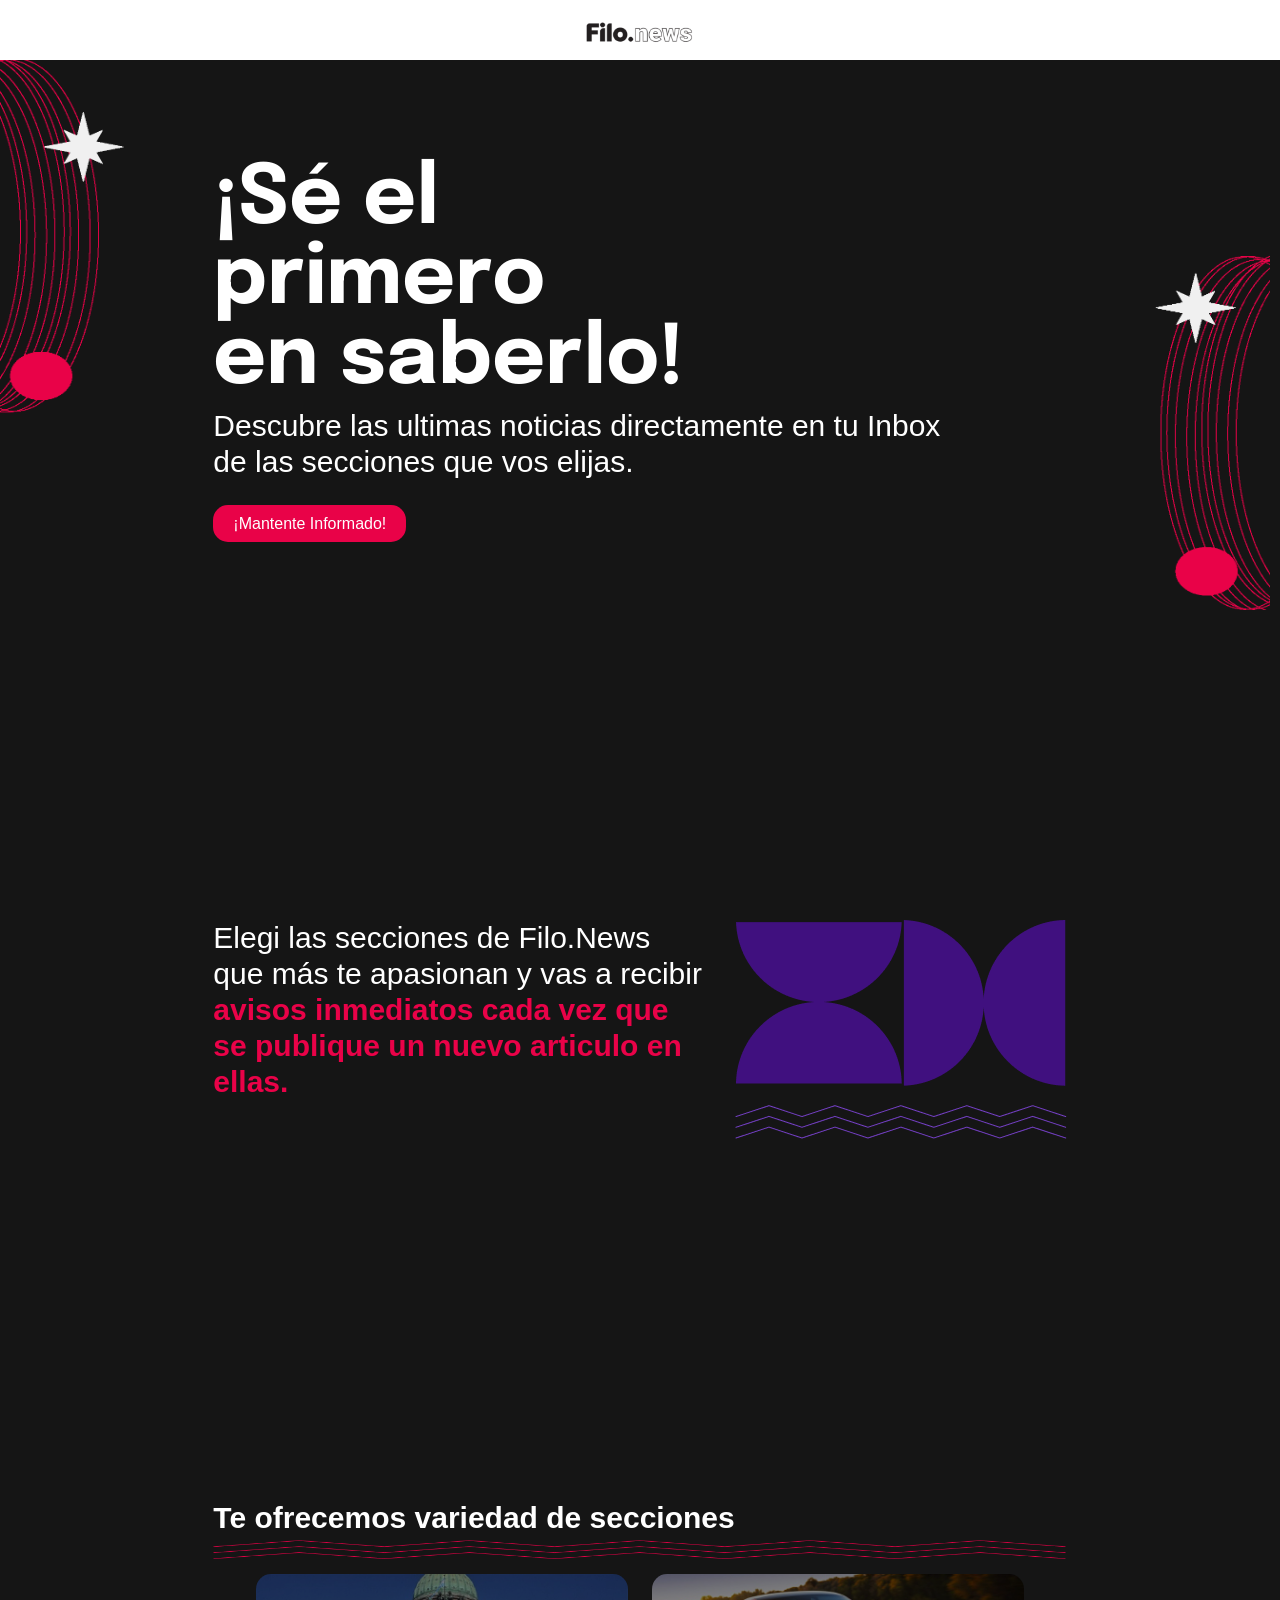
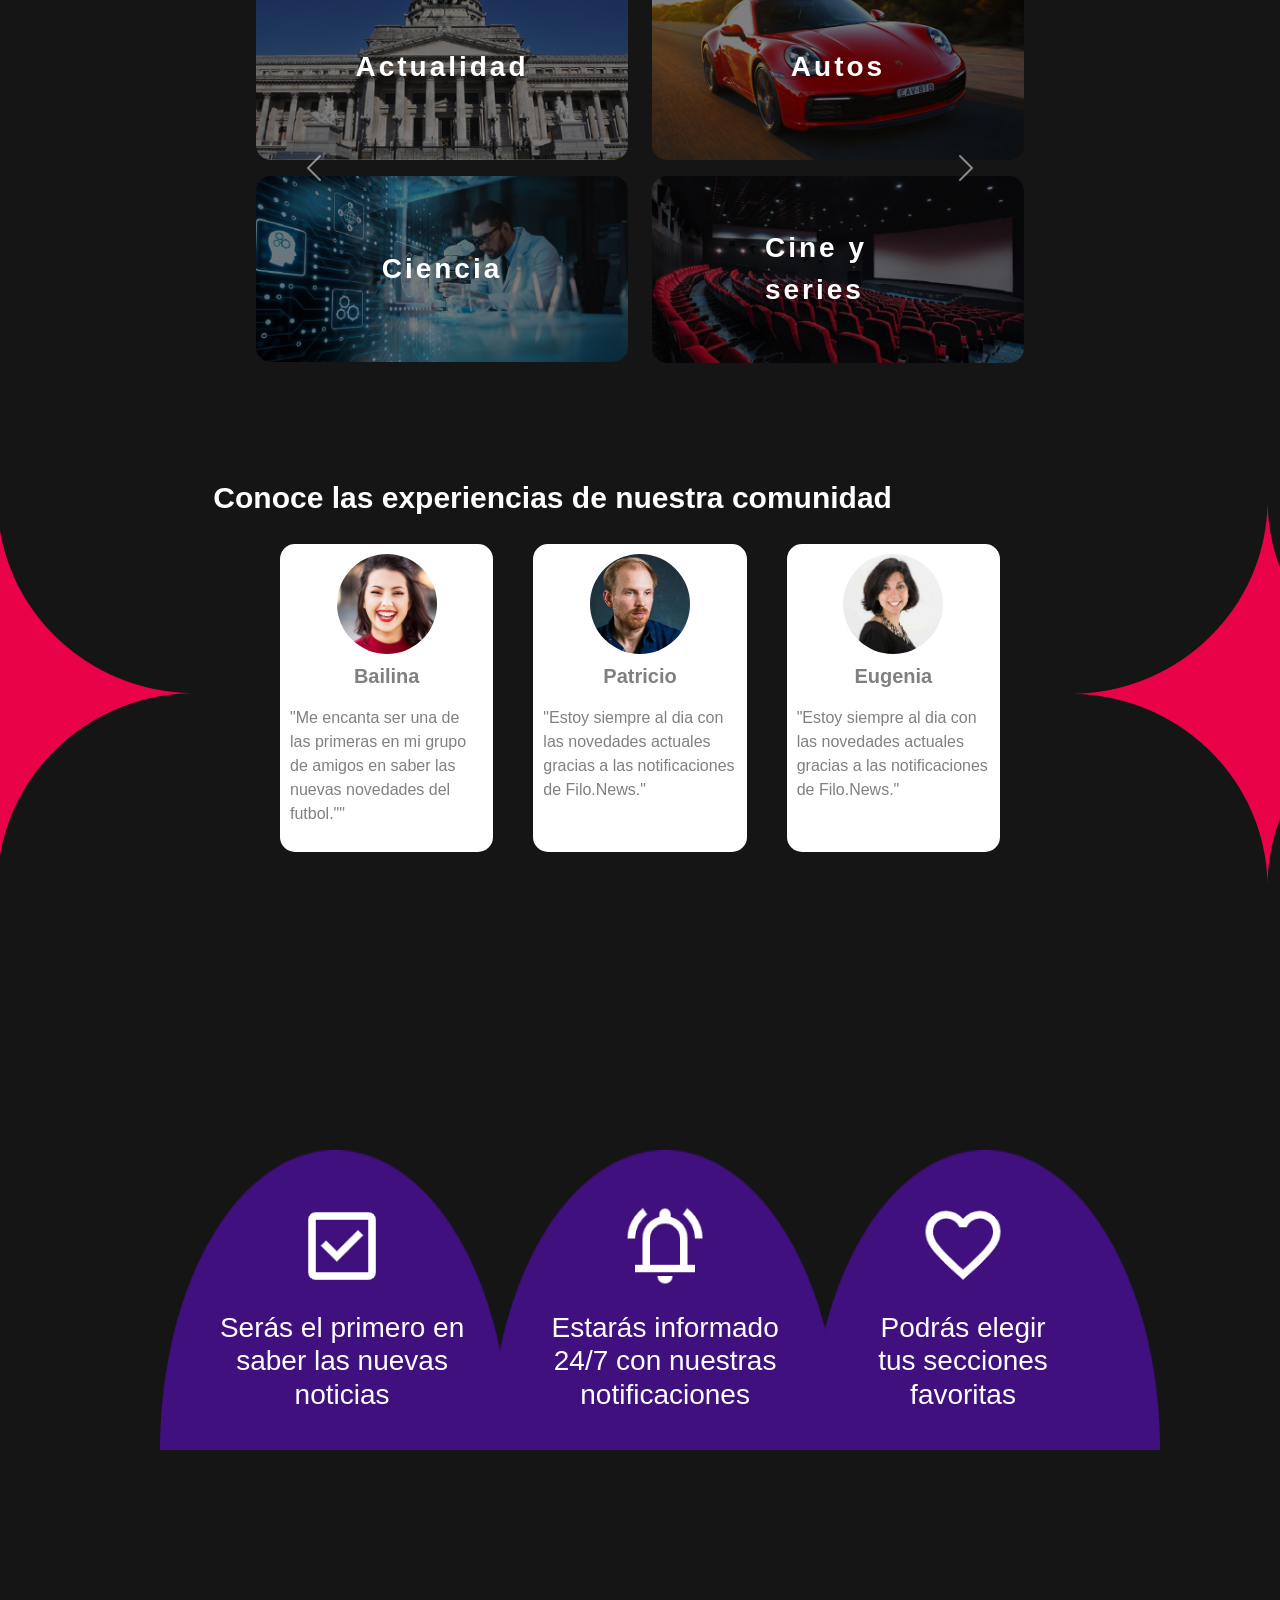
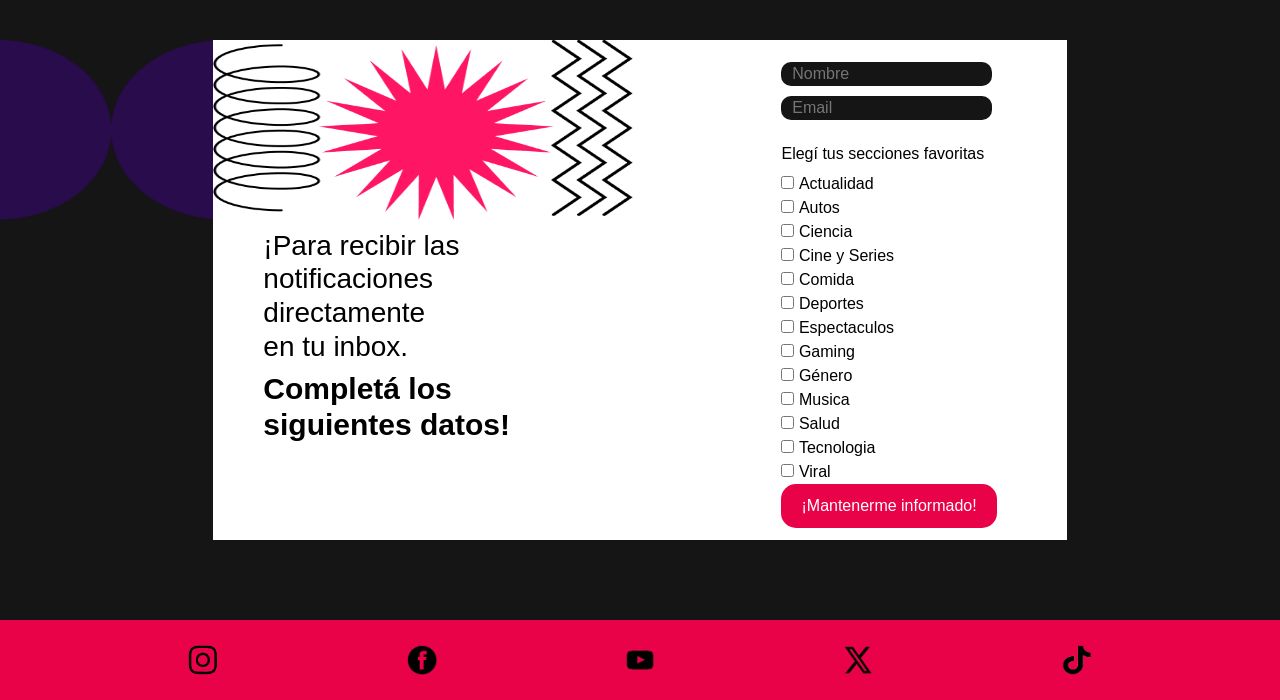
==== commit 935d7c35: "Add files via upload" ====
--- a/index.html
+++ b/index.html
@@ -2,7 +2,7 @@
 <html lang="en">
 <head>
     <meta charset="UTF-8">
-    <meta name="viewport" content="width=device-width, initial-scale=1.0">
+    <meta name="viewport" content="width=device-width, initial-scale=1.5">
     <title>FiloNews</title>
     <link href="https://cdn.jsdelivr.net/npm/bootstrap@5.3.3/dist/css/bootstrap.min.css" rel="stylesheet" integrity="sha384-QWTKZyjpPEjISv5WaRU9OFeRpok6YctnYmDr5pNlyT2bRjXh0JMhjY6hW+ALEwIH" crossorigin="anonymous">
     <link rel="stylesheet" href="estilos.css">
@@ -26,7 +26,7 @@
 
     <div class="contenido" id="fondo">
         <header class="header">
-            <img src="img/filologo.png" alt="">
+            <img src="img/imagenheader.png" alt="">
         </header>
 
         
@@ -37,7 +37,7 @@
           
             <div >
                 <h1>¡Sé el<br> primero<br> en saberlo!</h1>
-                <h2>Recibí las ultimas noticias de las secciones que elijas<br> directamente en tu Inbox</h2>
+                <h2>Descubre las ultimas noticias directamente en tu <b>Inbox</b> <br> de las secciones que vos elijas. </h2>
                 <br>
                 
                 <a class="button" href="#form">¡Mantente Informado!</a>
@@ -48,7 +48,7 @@
 
         <section class="beneficions">
             <div>
-                <h2>Elegi las secciones de Filo.News que más te apasionan y vas a recibir avisos <span class="destacado">inmediatos cada vez que se publique un nuevo articulo en ellas.</span> </h2>
+                <h2>Elegi las secciones de Filo.News que más te apasionan y vas a recibir <span class="destacado">avisos inmediatos cada vez que se publique un nuevo articulo en ellas.</span> </h2>
             </div>
             <div>
                 <img src="img/beneficios.png" alt="">   
@@ -178,7 +178,7 @@
 
 
             <div id="carouselExampleSlidesOnly" class="carousel slide" data-bs-ride="carousel">
-              <div class="carousel-inner">
+              <div class="carousel-inner1">
                 <div class="carousel-item active">
                   <img src="img/actualidad.jpg" class="d-block w-100" alt="...">
                   <div class="texto-secciones">Actualidad</div>
--- a/estilos.css
+++ b/estilos.css
@@ -31,6 +31,10 @@
     
 
 }
+
+
+
+
 h1{
     font-size: 82px;
     
@@ -107,7 +111,7 @@
     
     display: flex;
     justify-content: space-between;
-    padding-top: 30px;
+    padding-top: 20px;
 
 }
 .button{
@@ -157,16 +161,29 @@
     align-items: flex-start;
     
     
-    
+    h2{
+        font-weight: 600;
+    }
     
 
 } 
+
 
  #multi-item-carousel{
     width: 90%;
     margin: 0 auto;
     padding-top: 30px;
+    
+    
 } 
+ #carouselExampleSlidesOnly{
+    display: none;
+} 
+
+
+
+
+
  .carousel-inner img{
     max-width: 100%;
     height: auto;
@@ -194,9 +211,6 @@
 
     
 }
-#viral{
-    font-size: 48px;
-}
 
 .posicion{
     position: relative;
@@ -219,7 +233,9 @@
 
     padding-top: 0px;
     
-
+    h2{
+        font-weight: 600;
+    }
 
 }
 
@@ -382,7 +398,7 @@
 @media (max-width:430px){
     
     #fondo{
-        background-image: none;
+        
         /* background-image: url(img/portada.png), url(img/decoracionCalificaciones.png), url(img/decoracionCalificaciones.png),
         url(img/decoracionBullets.png), url(img/decoracionBullets.png), url(img/decoracionBullets.png), url(img/decoracionFormulario1.png);
         background-repeat: no-repeat;
@@ -391,22 +407,29 @@
         background-size: 1270px 550px, auto, auto, 350px 300px,350px 300px,350px 300px, 220px 180px;
          */
         
+         background-image: url(img/decoracionSeccionesMobile.png),url(img/decoracionSeccionesMobile.png),
+         url(img/decoracionCalificacionesMobile.png),url(img/decoracionCalificacionesMobile.png),
+         url(img/decoracionBulletsMobile.png),url(img/decoracionBulletsMobile.png),url(img/decoracionBulletsMobile.png);
+         background-repeat: no-repeat;
+         background-position: 0px 1780px, 330px 1500px, 0px 2880px, 320px 2880px, 45px 3080px, 45px 3310px, 45px 3545px;
+
+         background-size: auto, 80px 80px,auto, auto, 340px auto,340px auto,340px auto;
     }
 
     h1{
-        font-size: 62px;
+        font-size: 58px;
         
       font-family: "Epilogue", sans-serif;
       font-optical-sizing: auto;
-      font-weight: 700;
+      font-weight: 900;
       font-style: normal;
     
     
-      line-height: 80px;
+      line-height: 70px;
     }
     h2{
      
-        font-size: 28px;
+        font-size: 24px;
       font-family: "Inter", sans-serif;
       font-optical-sizing: auto;
       font-weight: 100;
@@ -422,7 +445,7 @@
     grid-template-columns: repeat(12, 1fr);
     grid-template-rows: auto auto auto auto auto auto auto auto;
 
-   row-gap: 70px;
+   /* row-gap: 70px; */
 
     
     }
@@ -452,17 +475,20 @@
         scroll-behavior: smooth;
         text-decoration: none;
         cursor: pointer;
+        
         padding: 80px;
         padding-top: 10px;
         padding-bottom: 10px;
-        font-size: 20px;
+        font-size: 16px;
+        font-weight: 600;
+       
         
         
         
     }
 
     .beneficions{
-        grid-column: 2/11;
+        grid-column: 2/12;
         grid-row: span 1;
         
         height: 500px;
@@ -472,6 +498,7 @@
         justify-content: flex-start;
         
         padding: 0%;
+        
        
          img{
             
@@ -481,6 +508,15 @@
         h2{
             margin: 0%;
             padding: 0%;
+            font-weight:200;
+            color: rgb(184, 184, 184);
+        }
+        
+        .destacado{
+            font-weight: 900;
+            color: white;
+            
+
         }
 
         div{
@@ -490,39 +526,53 @@
         }
     }
 
+
     .secciones{
-        grid-column: 2/11;
+        grid-column: 2/12;
         grid-row: span 1;
-        /* background-color: blueviolet; */
-        height: 400px;
+        
+        height: 500px;
     
         display: flex;
         flex-direction: column;
-        justify-content: stretch;
-        
-       
+        align-items: flex-start;
+        
         
         h2{
             font-weight: 600;
         }
         
-        
-    
-    }
+    
+    } 
     #multi-item-carousel{
         display: none;
     }
     
+    #carouselExampleSlidesOnly{
+        display: block;
+        width: 100%;
+        margin: 0 auto;
+        padding-top: 30px;
+    }
+    
+    #decoracion-secciones{
+        background-image: none;
+        background-repeat: no-repeat;
+        background-position-y: 40px;
+        background-size:100% 4% ;
+    }
+    
+    
     .carousel-inner{
         display: flex;
         overflow-x: auto ;
-        img{
+        /* img{
             max-width: 100%;
             height: auto;
             filter: brightness(0.4);
             line-height: 10px;
             border-radius: 15px;
-        }
+        } */
     }
     .carousel-item{
         flex: 0 0 auto;
@@ -531,12 +581,17 @@
         
         img{
             border-radius: 20px;
+            max-width: 100%;
+            height: auto;
+            filter: brightness(0.5);
+            line-height: 5px;
+            
         }
     }
 
 
     .calificaciones{
-        grid-column: 2/11;
+        grid-column: 2/12;
         grid-row: span 1;
         /* background-color: burlywood;  */
         height: 900px;
@@ -561,7 +616,7 @@
         
         
         flex-wrap: nowrap;
-        padding-top: 0px;
+        padding-top: 30px;
         column-gap: 0px;
         
         
@@ -605,14 +660,14 @@
 
 
     .bullets{
-        grid-column: 2/11;
+        grid-column: 2/12;
         grid-row: span 1;
         /* background-color: cadetblue;  */
-        height: 600px;
+        height: 700px;
     
         display: flex;
         flex-direction: column;
-        justify-content: space-between;
+        justify-content: space-evenly;
         align-items: center;
         
         text-align: center;
@@ -668,7 +723,8 @@
         }
        
         input[type="submit"]{
-            padding: 72px;
+            background-color: black;
+             padding: 90px;
              padding-top: 10px;
              padding-bottom: 10px;
              margin-top: 15px;
@@ -686,6 +742,24 @@
         border: none;
         padding-left: 5%;
         margin-top: 10px;
+    }
+
+    .footer{
+        grid-column: span 12;
+        grid-row: span 1;
+        background-color: rgb(233,2,72);
+        height: 80px;
+    
+        display: flex;
+        justify-content: center;
+        align-items:center;
+        
+    
+        > div img{
+            width: 20px;
+            height: 20px;
+            margin-left: 15px;
+        }
     }
     
 
@@ -702,8 +776,7 @@
         text-align: left;
 
         
-        display: flex;
-        flex-direction: column;
+        
     } 
     
     .oculto{
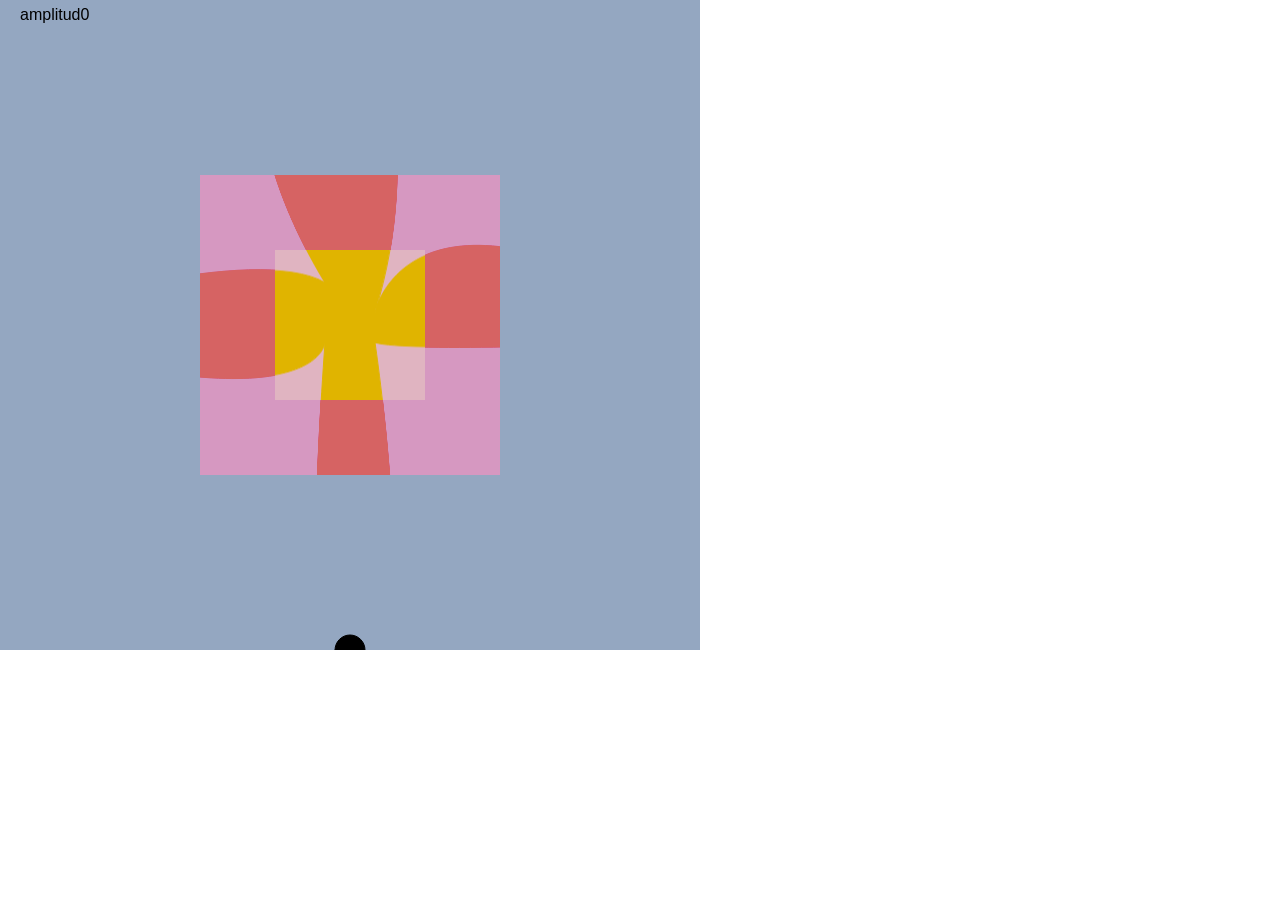
==== commit 72dfd12b: "Add files via upload" ====
--- a/index.html
+++ b/index.html
@@ -1,372 +1,31 @@
 <!DOCTYPE html>
-<html lang="en">
+<html>
 <head>
-    <meta charset="UTF-8">
-    <meta name="viewport" content="width=device-width, initial-scale=1.5">
-    <title>FiloNews</title>
-    <link href="https://cdn.jsdelivr.net/npm/bootstrap@5.3.3/dist/css/bootstrap.min.css" rel="stylesheet" integrity="sha384-QWTKZyjpPEjISv5WaRU9OFeRpok6YctnYmDr5pNlyT2bRjXh0JMhjY6hW+ALEwIH" crossorigin="anonymous">
-    <link rel="stylesheet" href="estilos.css">
+  <meta charset="utf-8">
+  <meta name="viewport" content="width=device-width, initial-scale=1.0">
 
-    <link rel="preconnect" href="https://fonts.googleapis.com">
-    <link rel="preconnect" href="https://fonts.gstatic.com" crossorigin>
-    <link href="https://fonts.googleapis.com/css2?family=Epilogue:ital,wght@0,100..900;1,100..900&display=swap" rel="stylesheet">
+  <!-- PLEASE NO CHANGES BELOW THIS LINE (UNTIL I SAY SO) -->
+  <script language="javascript" type="text/javascript" src="libraries/p5.min.js"></script>
+  <script language="javascript" type="text/javascript" src="libraries/p5.sound.min.js"></script>
+  <script language="javascript" type="text/javascript" src="libraries/ml5.min.js"></script>
+  <script language="javascript" type="text/javascript" src="figura1.js"></script>
+  <script language="javascript" type="text/javascript" src="figura2.js"></script>
+  <script language="javascript" type="text/javascript" src="figura3.js"></script>
+  <script language="javascript" type="text/javascript" src="figura4.js"></script>
+  <script language="javascript" type="text/javascript" src="figuraCentral.js"></script>
+  <script language="javascript" type="text/javascript" src="figuraCentral2.js"></script>
+  <script language="javascript" type="text/javascript" src="gestor.js"></script>
+  <script language="javascript" type="text/javascript" src="QuintaObra.js"></script>
+  <!-- OK, YOU CAN MAKE CHANGES BELOW THIS LINE AGAIN -->
 
-
-
-
-
-    
-    
+  <style>
+    body {
+      padding: 0;
+      margin: 0;
+    }
+  </style>
 </head>
 
-
 <body>
-
-  
-
-    <div class="contenido" id="fondo">
-        <header class="header">
-            <img src="img/imagenheader.png" alt="">
-        </header>
-
-        
-
-
-        <section class="titulo">
-          
-          
-            <div >
-                <h1>¡Sé el<br> primero<br> en saberlo!</h1>
-                <h2>Descubre las ultimas noticias directamente en tu <b>Inbox</b> <br> de las secciones que vos elijas. </h2>
-                <br>
-                
-                <a class="button" href="#form">¡Mantente Informado!</a>
-            </div>
-            
-        </section>
-
-
-        <section class="beneficions">
-            <div>
-                <h2>Elegi las secciones de Filo.News que más te apasionan y vas a recibir <span class="destacado">avisos inmediatos cada vez que se publique un nuevo articulo en ellas.</span> </h2>
-            </div>
-            <div>
-                <img src="img/beneficios.png" alt="">   
-            </div>
-        </section>
-
-
-        <section class="secciones">
-            
-            <article id="decoracion-secciones">
-                <h2>Te ofrecemos variedad de secciones</h2>
-                <div id="multi-item-carousel" class="carousel slide" data-bs-ride="carousel">
-                  <div class="carousel-inner">
-                      <div class="carousel-item active">
-                          <div class="row">
-                              <div class="col-sm-6">
-                                <div class="posicion">
-                                  <img src="img/actualidad.jpg" class="img-fluid" alt="Imagen 1">
-                                  <div class="texto-secciones">Actualidad</div>
-                                </div>
-                              </div>
-                              <div class="col-sm-6">
-                                <div class="posicion">
-                                  <img src="img/autos.jpg" class="img-fluid" alt="Imagen 2">
-                                  <div class="texto-secciones">Autos</div>
-                                </div>
-                              </div>
-                          </div>
-                          <div class="row mt-3">
-                              <div class="col-sm-6">
-                                <div class="posicion">
-                                  <img src="img/ciencia.jpeg" class="img-fluid" alt="Imagen 3">
-                                  <div class="texto-secciones">Ciencia</div>
-                                </div>
-                              </div>
-                              <div class="col-sm-6">
-                                <div class="posicion">
-                                  <img src="img/cine.jpg" class="img-fluid" alt="Imagen 4">
-                                  <div class="texto-secciones">Cine y series</div>
-                                </div>
-                              </div>
-                          </div>
-                      </div>
-                      <div class="carousel-item">
-                        <div class="row">
-                            <div class="col-sm-6">
-                              <div class="posicion">
-                                <img src="img/comida.jpg" class="img-fluid" alt="Imagen 15">
-                                <div class="texto-secciones">Comida</div>
-                              </div>
-                            </div>
-                            <div class="col-sm-6">
-                              <div class="posicion">
-                                <img src="img/deportes.jpg" class="img-fluid" alt="Imagen 6">
-                                <div class="texto-secciones">Deportes</div>
-                              </div>
-                            </div>
-                        </div>
-                        <div class="row mt-3">
-                            <div class="col-sm-6">
-                              <div class="posicion">
-                                <img src="img/espectaculos.jpg" class="img-fluid" alt="Imagen 7">
-                                <div class="texto-secciones">Espectaculos</div>
-                              </div>
-                            </div>
-                            <div class="col-sm-6">
-                              <div class="posicion">
-                                <img src="img/gaming.jpg" class="img-fluid" alt="Imagen 8">
-                                <div class="texto-secciones">Gaming</div>
-                              </div>
-                            </div>
-                        </div>
-                    </div>
-                    <div class="carousel-item">
-                      <div class="row">
-                          <div class="col-sm-6">
-                            <div class="posicion">
-                              <img src="img/genero.jpg" class="img-fluid" alt="Imagen 1">
-                              <div class="texto-secciones">Género</div>
-                            </div>
-                          </div>
-                          <div class="col-sm-6">
-                            <div class="posicion">
-                              <img src="img/musica.jpg" class="img-fluid" alt="Imagen 2">
-                              <div class="texto-secciones">Musica</div>
-                            </div>
-                          </div>
-                      </div>
-                      <div class="row mt-3">
-                          <div class="col-sm-6">
-                            <div class="posicion">
-                              <img src="img/salud.jpg" class="img-fluid" alt="Imagen 3">
-                              <div class="texto-secciones">Salud</div>
-                            </div>
-                          </div>
-                          <div class="col-sm-6">
-                            <div class="posicion">
-                              <img src="img/tecnologia.jpeg" class="img-fluid" alt="Imagen 4">
-                              <div class="texto-secciones">Tecnologia</div>
-                            </div>
-                          </div>
-                      </div>
-                      
-                  
-                      <!-- flechas para cambiar -->
-                  </div>
-                  <button class="carousel-control-prev" type="button" data-bs-target="#multi-item-carousel" data-bs-slide="prev">
-                      <span class="carousel-control-prev-icon" aria-hidden="true"></span>
-                      <span class="visually-hidden">Previous</span>
-                  </button>
-                  <button class="carousel-control-next" type="button" data-bs-target="#multi-item-carousel" data-bs-slide="next">
-                      <span class="carousel-control-next-icon" aria-hidden="true"></span>
-                      <span class="visually-hidden">Next</span>
-                  </button>
-              </div>
-            </article>
-
-
-
-
-
-
-
-
-
-                    <!-- CARRUSEL MOBILE -->
-
-
-            <div id="carouselExampleSlidesOnly" class="carousel slide" data-bs-ride="carousel">
-              <div class="carousel-inner1">
-                <div class="carousel-item active">
-                  <img src="img/actualidad.jpg" class="d-block w-100" alt="...">
-                  <div class="texto-secciones">Actualidad</div>
-                </div>
-                <div class="carousel-item">
-                  <img src="img/autos.jpg" class="d-block w-100" alt="...">
-                  <div class="texto-secciones">Autos</div>
-                </div>
-                <div class="carousel-item">
-                  <img src="img/ciencia.jpeg" class="d-block w-100" alt="...">
-                  <div class="texto-secciones">Ciencia</div>
-                </div>
-                <div class="carousel-item">
-                  <img src="img/cine.jpg" class="d-block w-100" alt="...">
-                  <div class="texto-secciones">Cine y Series</div>
-                </div>
-                <div class="carousel-item">
-                  <img src="img/comida.jpg" class="d-block w-100" alt="...">
-                  <div class="texto-secciones">Comida</div>
-                </div>
-                <div class="carousel-item">
-                  <img src="img/deportes.jpg" class="d-block w-100" alt="...">
-                  <div class="texto-secciones">Deportes</div>
-                </div>
-                <div class="carousel-item">
-                  <img src="img/espectaculos.jpg" class="d-block w-100" alt="...">
-                  <div class="texto-secciones">Espectaculos</div>
-                </div>
-                <div class="carousel-item">
-                  <img src="img/gaming.jpg" class="d-block w-100" alt="...">
-                  <div class="texto-secciones">Gaming</div>
-                </div>
-                <div class="carousel-item">
-                  <img src="img/genero.jpg" class="d-block w-100" alt="...">
-                  <div class="texto-secciones">Género</div>
-                </div>
-                <div class="carousel-item">
-                  <img src="img/musica.jpg" class="d-block w-100" alt="...">
-                  <div class="texto-secciones">Musica</div>
-                </div>
-                <div class="carousel-item">
-                  <img src="img/salud.jpg" class="d-block w-100" alt="...">
-                  <div class="texto-secciones">Salud</div>
-                </div>
-                <div class="carousel-item">
-                  <img src="img/tecnologia.jpeg" class="d-block w-100" alt="...">
-                  <div class="texto-secciones">Tecnologia</div>
-                </div>
-              </div>
-            </div>
-            
-        </section>
-
-
-        <section class="calificaciones">
-            <article>
-                <div><h2>Conoce las experiencias de nuestra comunidad</h2></div>
-                <div class="contenedor-tarjetas">
-                  
-                  <div class="tarjeta">
-                    <img src="img/bailina.jpg" alt="">
-                    <h5>Bailina</h5>
-                    <p>"Me encanta ser una de las primeras en mi grupo de amigos en saber las nuevas novedades del futbol."" </p>
-                  </div>
-                  <div class="tarjeta">
-                    <img src="img/patricio.jpeg" alt="">
-                    <h5>Patricio</h5>
-                    <p>"Estoy siempre al dia con las novedades actuales gracias a las notificaciones de Filo.News."</p>
-                  </div>
-                  <div class="tarjeta">
-                    <img src="img/eugenia.jpg" alt="">
-                    <h5>Eugenia</h5>
-                    <p>"Estoy siempre al dia con las novedades actuales gracias a las notificaciones de Filo.News."</p>
-                  </div>
-                 
-                </div>
-            </article>
-        </section>
-
-
-        <section class="bullets">
-            <div>
-                <img src="img/check.png" alt="">
-                <h3>Serás el primero en saber las nuevas noticias</h3>
-            </div>
-            <div>
-                <img src="img/campana.png" alt="">
-                <h3>Estarás informado 24/7 con nuestras notificaciones</h3>
-                
-            </div>
-            <div>
-                <img src="img/favorito.png" alt="">
-                
-                <h3>Podrás elegir tus secciones favoritas </h3>
-                
-            </div>
-        </section>
-
-
-        <section class="formulario" id="form">
-            
-           <div>
-                <h3>¡Para recibir las<br> notificaciones<br> directamente<br> en tu inbox.</h3>
-                <h2>Completá los<br> siguientes datos!</h2>
-           </div>
-           
-           
-           
-            <div>
-                <form id="formulario">
-                    
-                    <input type="text" name="Nombre" id="nombre" placeholder="Nombre" required>
-                    <br>
-                    
-                    <!-- <label for="Emal">Email!e</label> -->
-                    <input type="text" name="Email" id="email" placeholder="Email" required>
-                    <br>
-                    <br>
-                    <h6>Elegí tus secciones favoritas </h6>
-                    <input type="checkbox" name="actualidad" id="actualidad" placeholder="correo">
-                    <label for="Emal">Actualidad</label>
-                    <br>
-                    <input type="checkbox" name="autos" id="autos" placeholder="correo">
-                    <label for="Emal">Autos</label>
-                    <br>
-                    <input type="checkbox" name="ciencia" id="ciencia" placeholder="correo">
-                    <label for="Emal">Ciencia</label>
-                    <br>
-                    <input type="checkbox" name="cine" id="cineyseries" placeholder="correo">
-                    <label for="Emal">Cine y Series</label>
-                    <br>
-                    <input type="checkbox" name="comida" id="comida" placeholder="correo">
-                    <label for="Emal">Comida</label>
-                    <br>
-                    <input type="checkbox" name="deportes" id="deportes" placeholder="correo">
-                    <label for="Emal">Deportes</label>
-                    <br>
-                    <input type="checkbox" name="espectaculos" id="espectaculos" placeholder="correo">
-                    <label for="Emal">Espectaculos</label>
-                    <br>
-                    <input type="checkbox" name="gaming" id="gaming" placeholder="correo">
-                    <label for="Emal">Gaming</label>
-                    <br>
-                    <input type="checkbox" name="genero" id="genero" placeholder="correo">
-                    <label for="Emal">Género</label>
-                    <br>
-                    <input type="checkbox" name="musica" id="musica" placeholder="correo">
-                    <label for="Emal">Musica</label>
-                    <br>
-                    <input type="checkbox" name="salud" id="salud" placeholder="correo">
-                    <label for="Emal">Salud</label>
-                    <br>
-                    <input type="checkbox" name="tecnologia" id="tecnologia" placeholder="correo">
-                    <label for="Emal">Tecnologia</label>
-                    <br>
-                    <input type="checkbox" name="viral" id="viral" placeholder="correo">
-                    <label for="Emal">Viral</label>
-                    <br>
-                    
-                    
-                    <input type="submit" id="boton" value="¡Mantenerme informado!" class="button">
-                    
-                    
-                </form>
-                <section class="feedback oculto" id="feedback">
-                  <h2>¡Felicidades <span id="nombre.placeholder">NOMBR</span>!</h2>
-                  <p>A partir de este momento te mantendremos
-                    informado de las siguientes secciones <span id="secciones.placeholder"></span> a traves de <span id="email.placeholder">CORREO</span>. </p>
-                </section>
-            </div>
-        </section>
-        
-
-
-
-         <footer class="footer">
-            <div> <a href="https://www.instagram.com/filonewsok/" target="_blank"><img src="img/instagram.png" alt="" ></a></div>
-            <div><a href="https://www.facebook.com/filonews/" target="_blank"><img src="img/facebook.png" alt=""></a></div>
-            <div> <a href="https://www.youtube.com/@FiloNews" target="_blank"><img src="img/youtube.png" alt=""></a></div>
-            <div> <a href="https://x.com/filonewsOK" target="_blank"><img src="img/x.png" alt=""></a></div>
-            <div> <a href="https://www.tiktok.com/@filonews" target="_blank"><img src="img/tiktok.png" alt=""></a></div>
-        </footer> 
-        
-
-
-    </div>
-
-    <script src="https://cdn.jsdelivr.net/npm/bootstrap@5.3.3/dist/js/bootstrap.bundle.min.js" integrity="sha384-YvpcrYf0tY3lHB60NNkmXc5s9fDVZLESaAA55NDzOxhy9GkcIdslK1eN7N6jIeHz" crossorigin="anonymous"></script>
-    <script src="./script.js"></script>
 </body>
-</html>+</html>
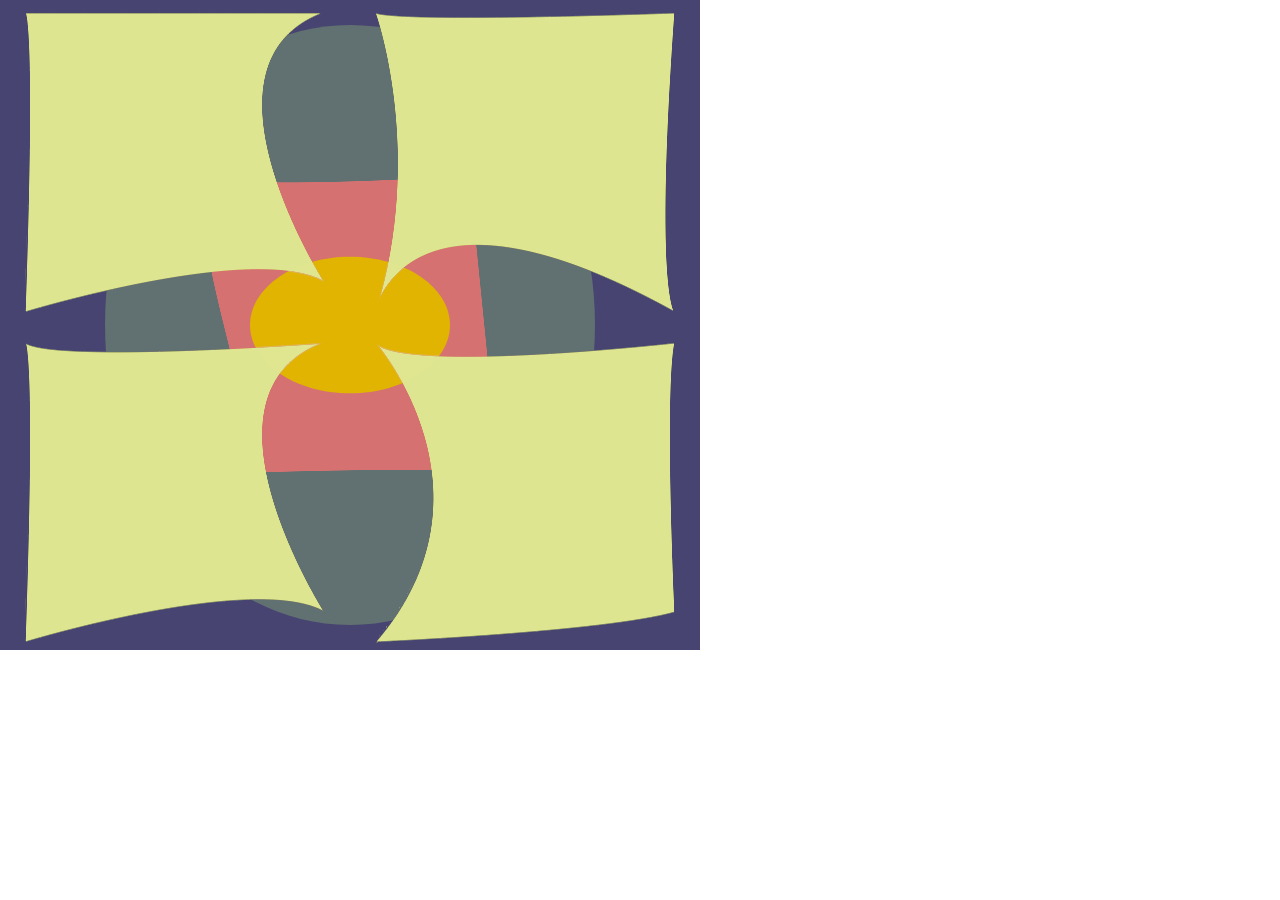
==== commit 6d11873a: "Add files via upload" ====
--- a/index.html
+++ b/index.html
@@ -14,6 +14,7 @@
   <script language="javascript" type="text/javascript" src="figura4.js"></script>
   <script language="javascript" type="text/javascript" src="figuraCentral.js"></script>
   <script language="javascript" type="text/javascript" src="figuraCentral2.js"></script>
+  <script language="javascript" type="text/javascript" src="figuraCentral3.js"></script>
   <script language="javascript" type="text/javascript" src="gestor.js"></script>
   <script language="javascript" type="text/javascript" src="QuintaObra.js"></script>
   <!-- OK, YOU CAN MAKE CHANGES BELOW THIS LINE AGAIN -->
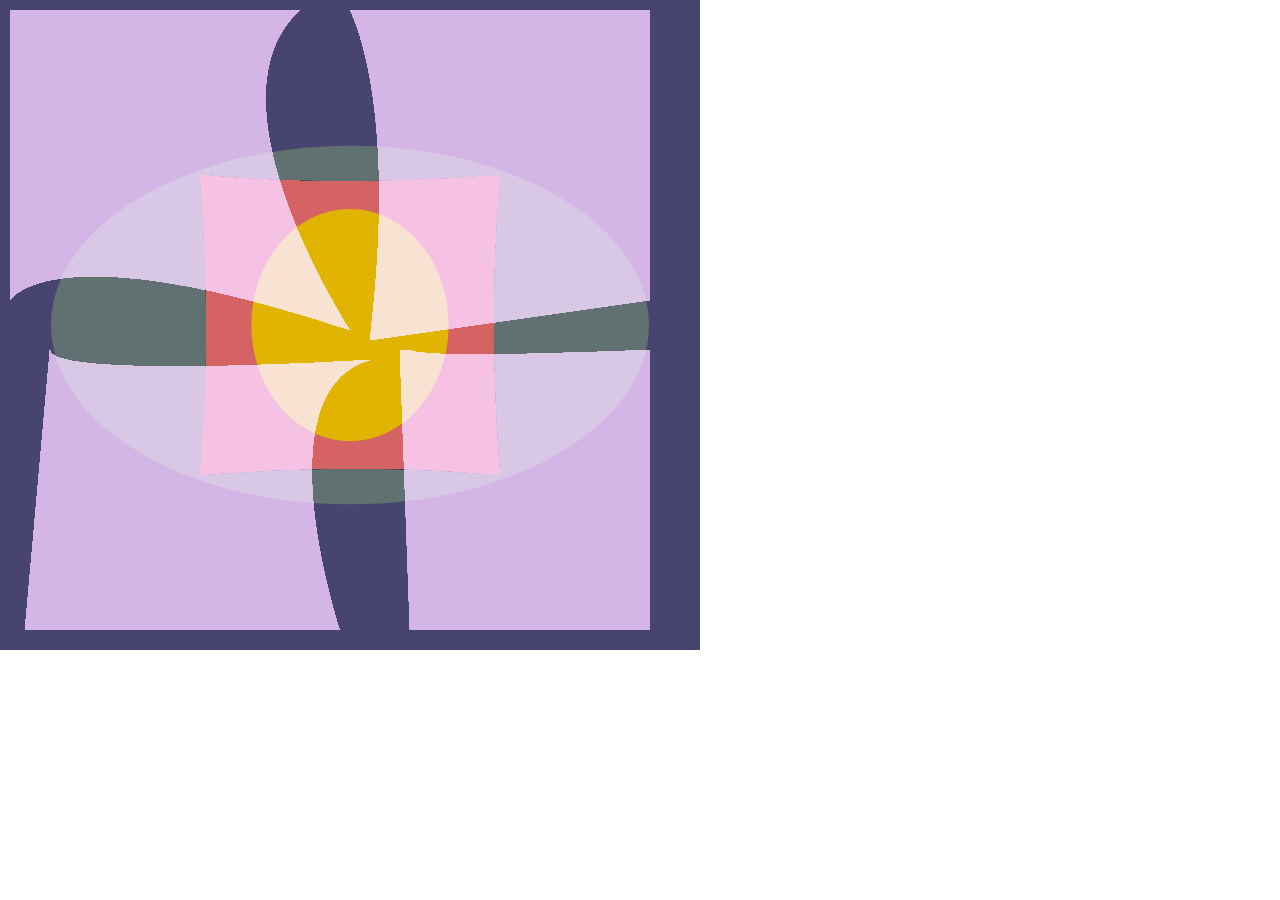
==== commit 07ce23e3: "Add files via upload" ====
--- a/index.html
+++ b/index.html
@@ -6,8 +6,8 @@
 
   <!-- PLEASE NO CHANGES BELOW THIS LINE (UNTIL I SAY SO) -->
   <script language="javascript" type="text/javascript" src="libraries/p5.min.js"></script>
+  <script language="javascript" type="text/javascript" src="libraries/ml5.min.js"></script>
   <script language="javascript" type="text/javascript" src="libraries/p5.sound.min.js"></script>
-  <script language="javascript" type="text/javascript" src="libraries/ml5.min.js"></script>
   <script language="javascript" type="text/javascript" src="figura1.js"></script>
   <script language="javascript" type="text/javascript" src="figura2.js"></script>
   <script language="javascript" type="text/javascript" src="figura3.js"></script>
@@ -15,6 +15,7 @@
   <script language="javascript" type="text/javascript" src="figuraCentral.js"></script>
   <script language="javascript" type="text/javascript" src="figuraCentral2.js"></script>
   <script language="javascript" type="text/javascript" src="figuraCentral3.js"></script>
+  <script language="javascript" type="text/javascript" src="figuras.js"></script>
   <script language="javascript" type="text/javascript" src="gestor.js"></script>
   <script language="javascript" type="text/javascript" src="QuintaObra.js"></script>
   <!-- OK, YOU CAN MAKE CHANGES BELOW THIS LINE AGAIN -->
